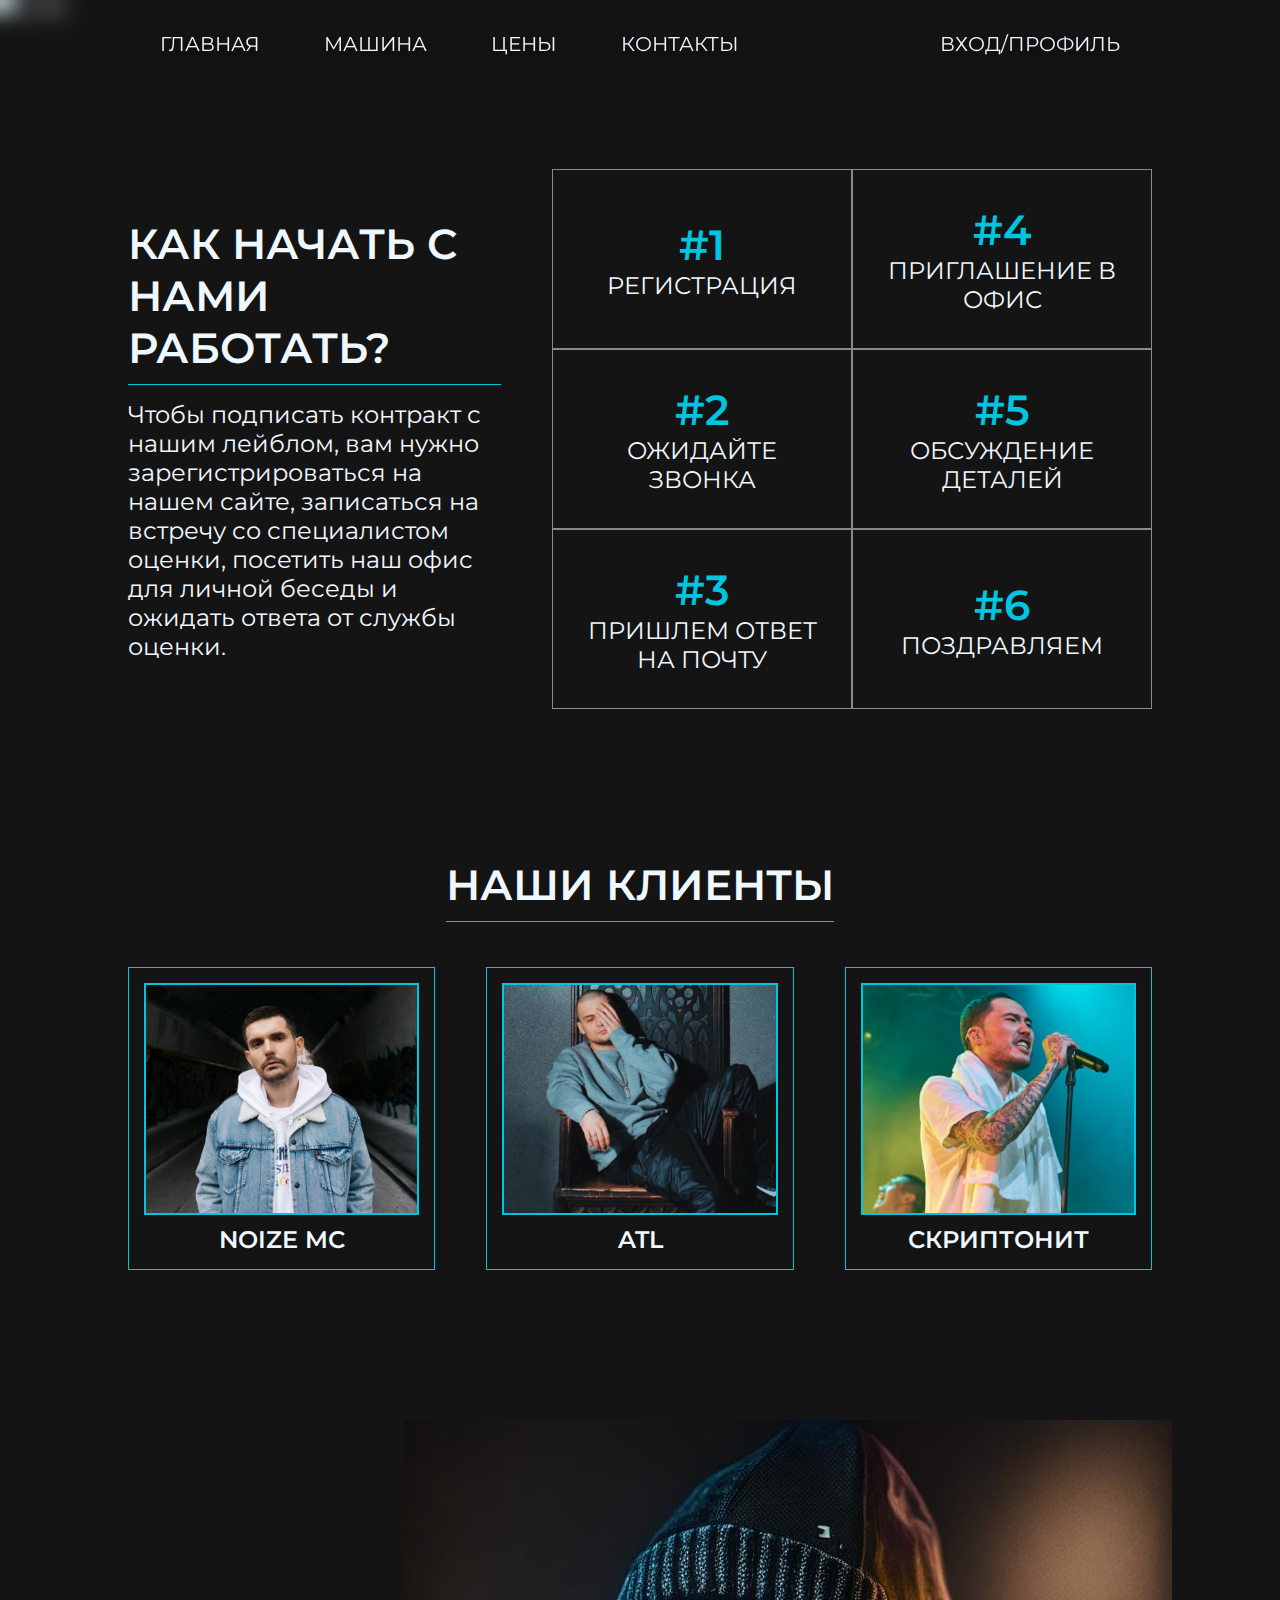
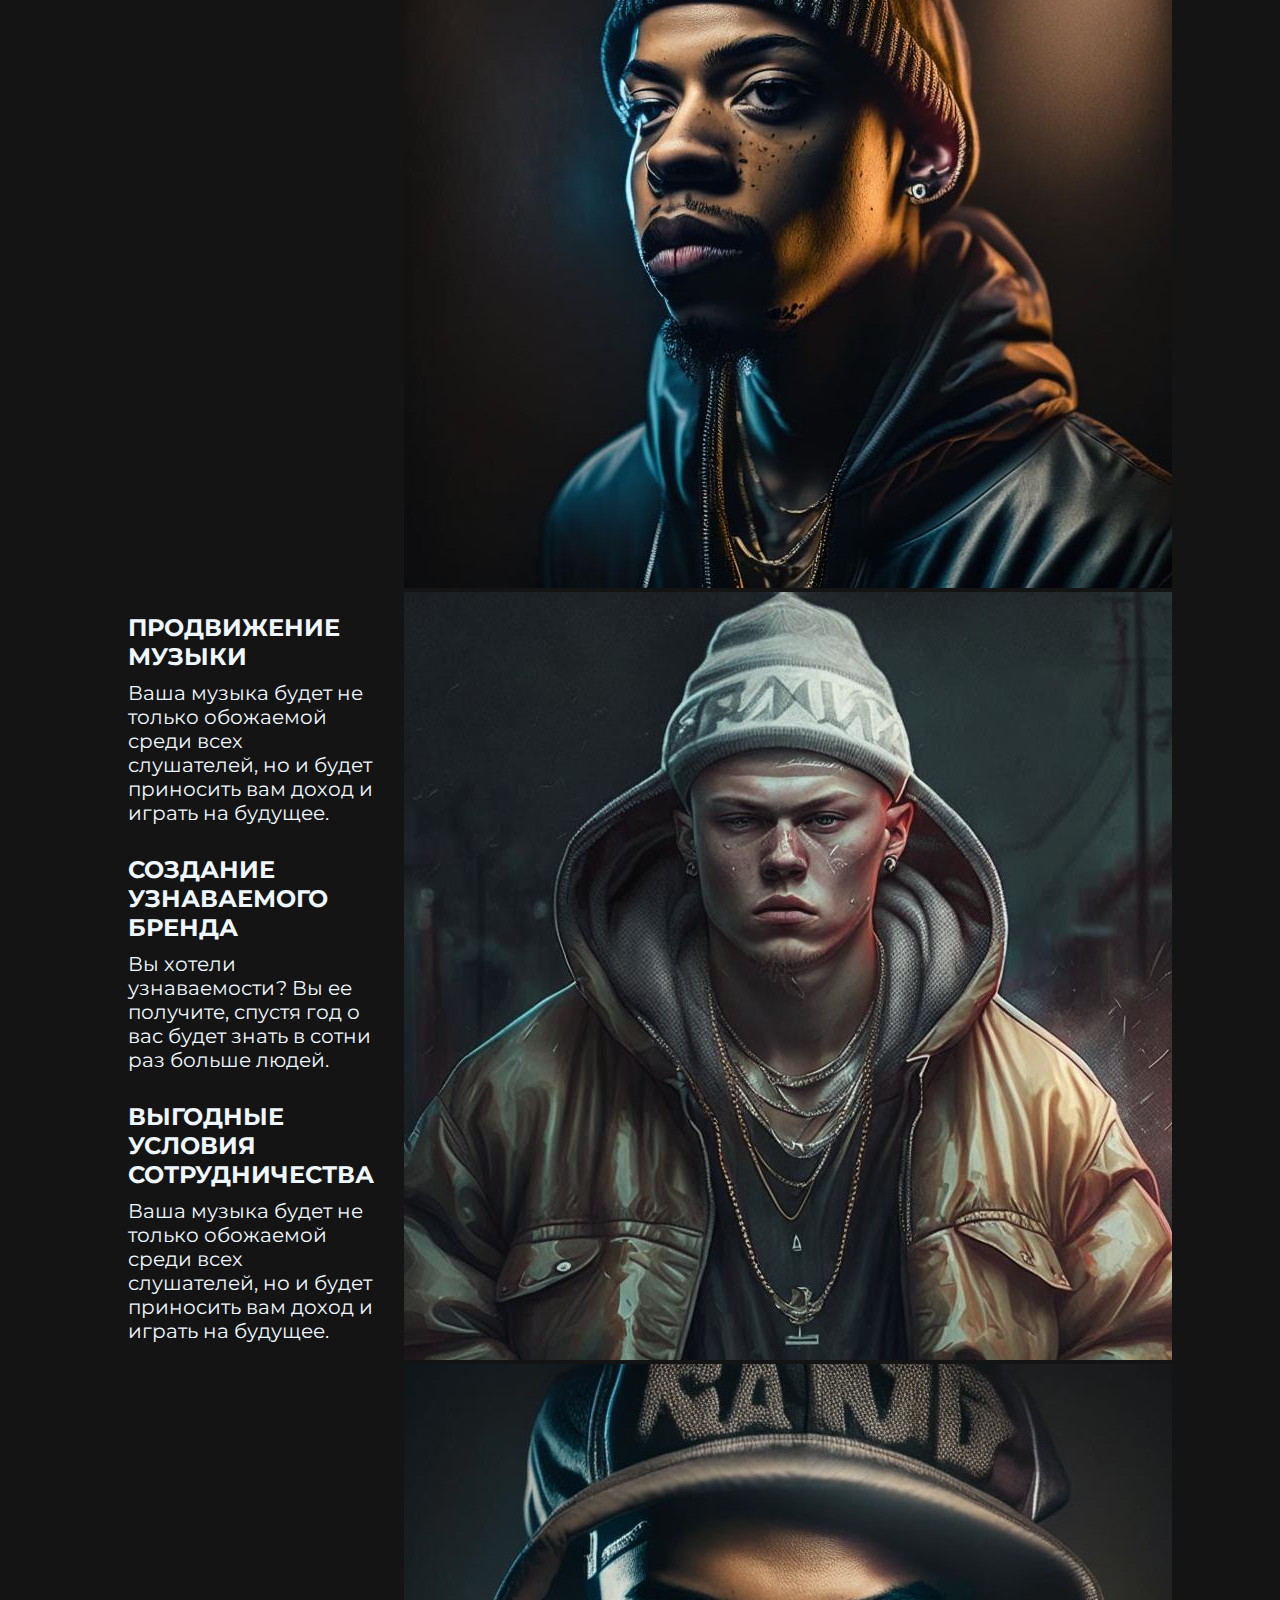
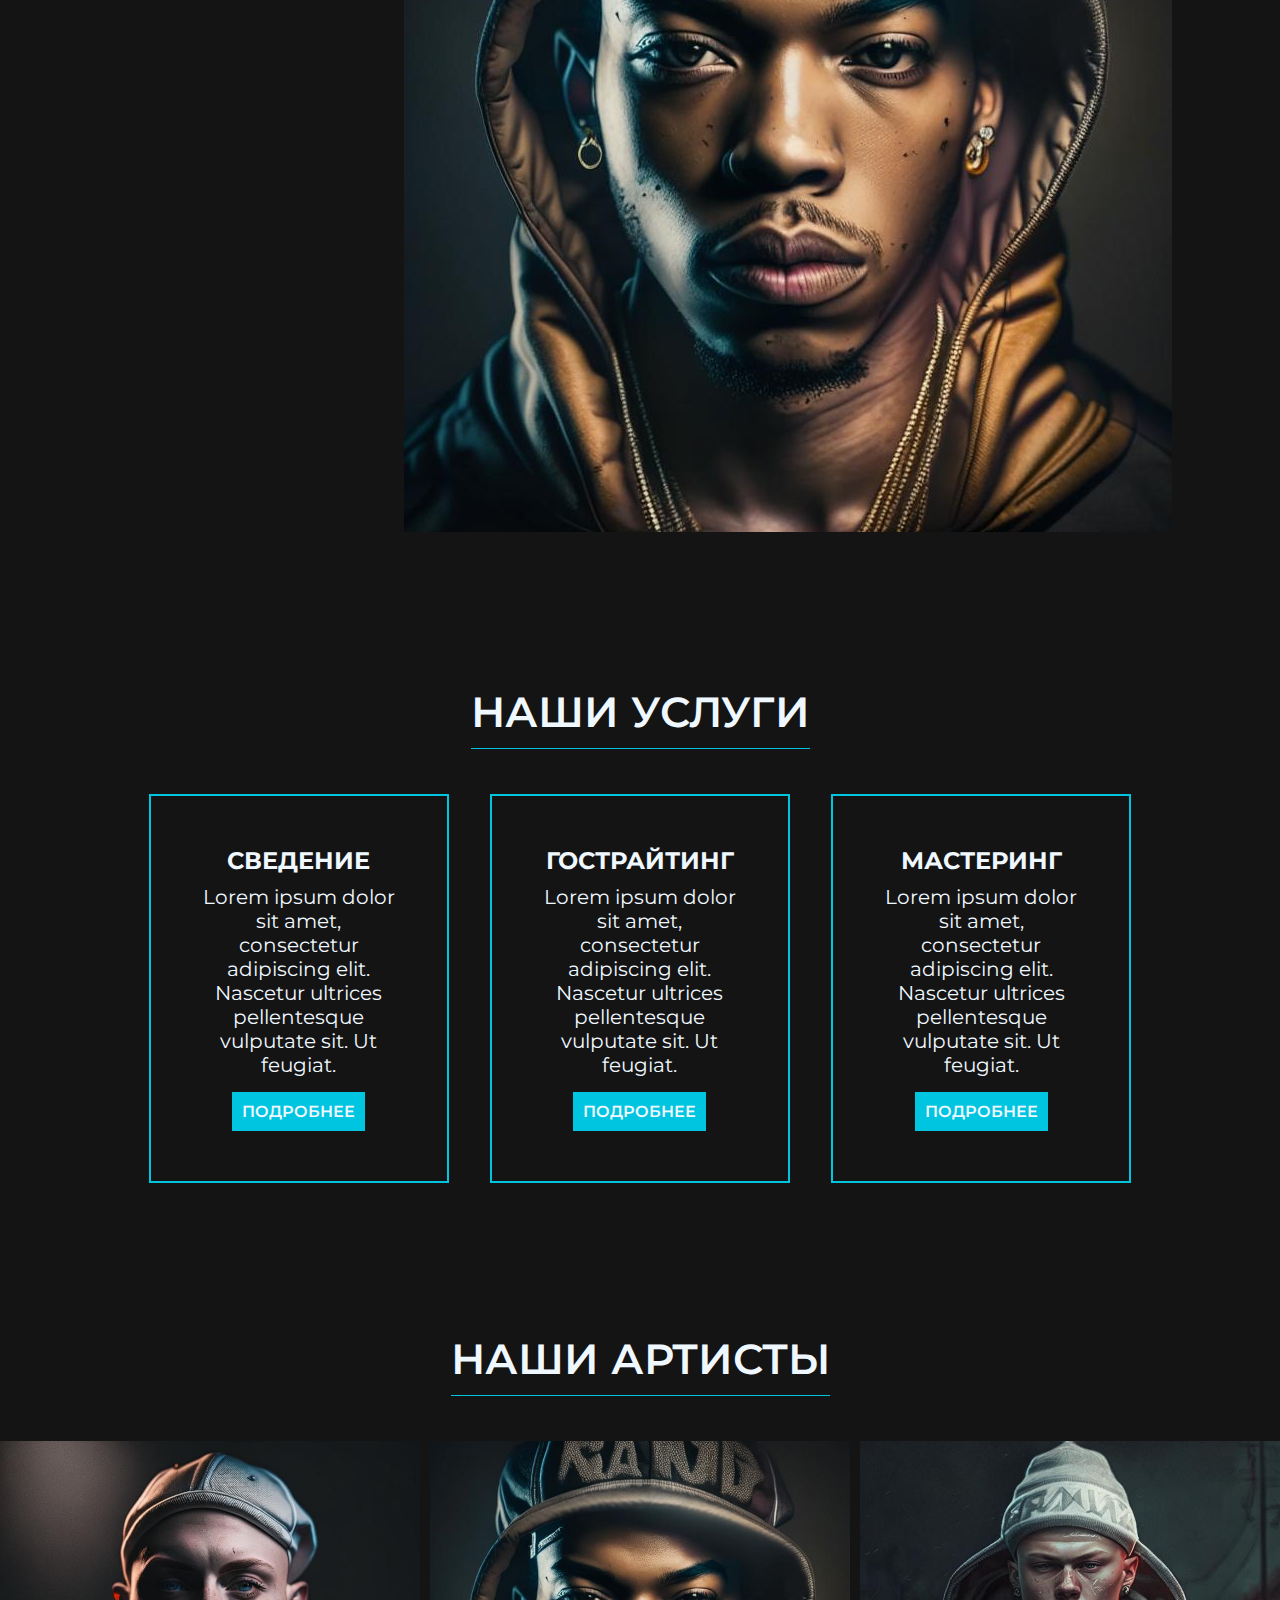
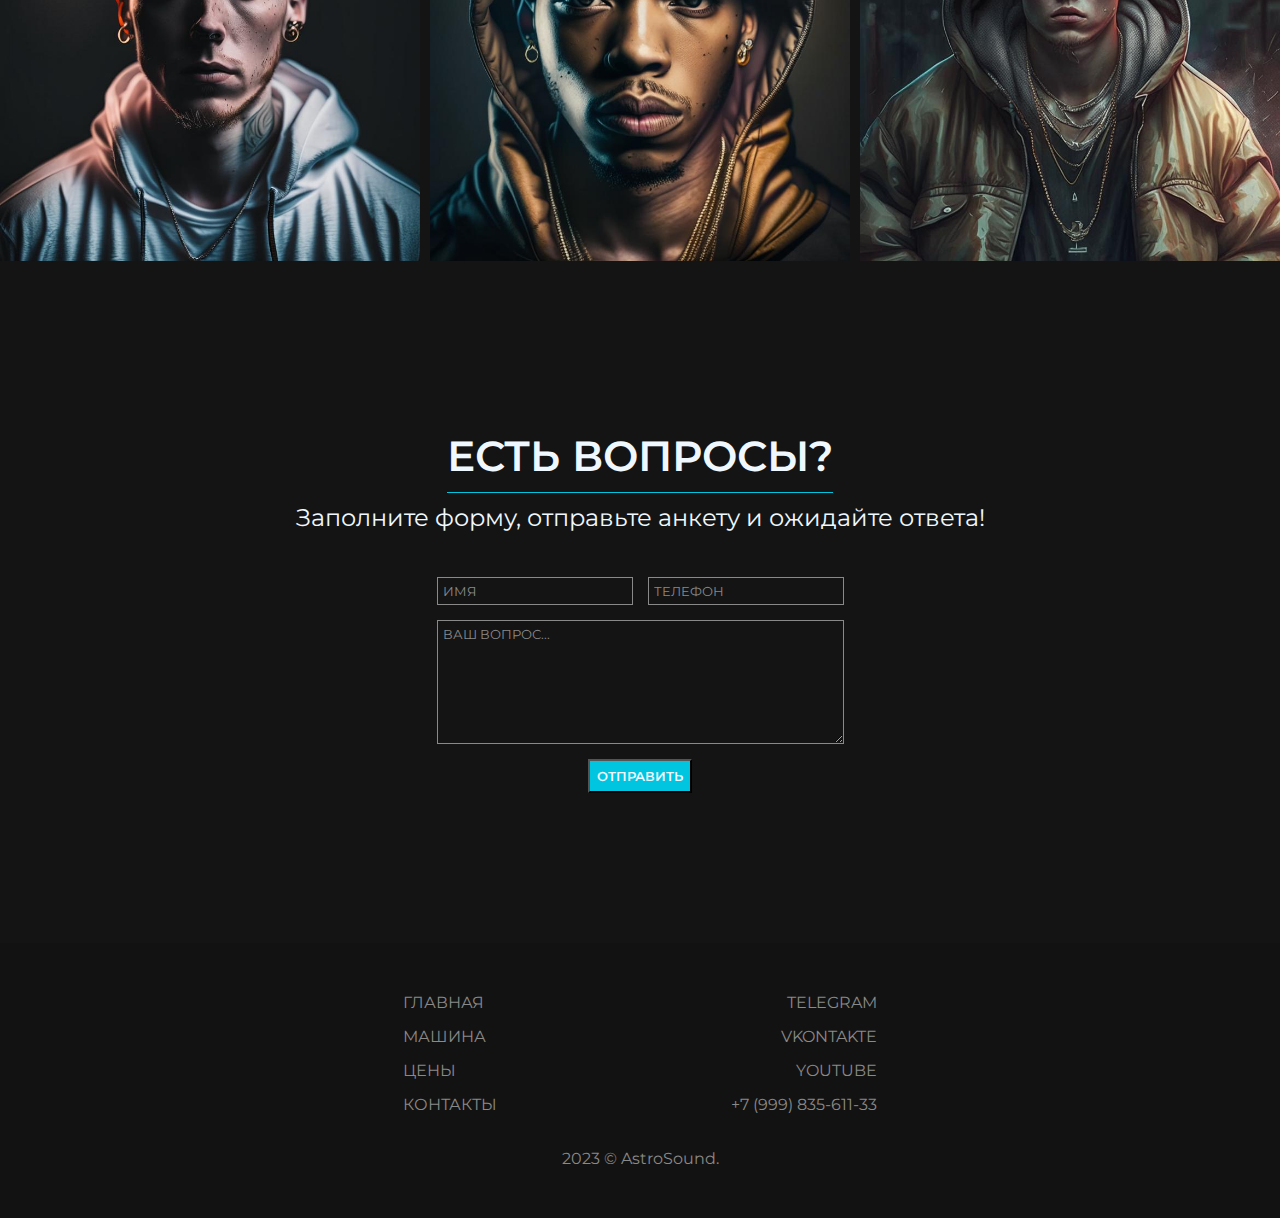
==== index.html @ b56c666b "add" ====
<!DOCTYPE html>
<html lang="ru">
<head>
    <meta charset="UTF-8">
    <meta http-equiv="X-UA-Compatible" content="IE=edge">
    <meta name="viewport" content="width=device-width, initial-scale=1.0">
    <link rel="stylesheet" href="./styles/style.css">
    <link rel="stylesheet" href="./styles/owl.carousel.min.css">
    <link rel="stylesheet" href="./styles/owl.theme.default.min.css">
    <link href="https://cdnjs.cloudflare.com/ajax/libs/fotorama/4.6.4/fotorama.css" rel="stylesheet">
    <script defer src="https://ajax.googleapis.com/ajax/libs/jquery/1.11.1/jquery.min.js"></script>
    <script defer src="https://cdnjs.cloudflare.com/ajax/libs/fotorama/4.6.4/fotorama.js"></script>
    <script defer src="./scripts/owl.carousel.min.js"></script>
    <script defer src="./scripts/script.js"></script>

    <title>AstroSound</title>
</head>
<body>
    <header class="header">

        <div class="main-container">

            <div class="default-menu">

                <ul class="header-list">
                    <li class="header-unit"><a href="">ГЛАВНАЯ</a></li>
                    <li class="header-unit"><a href="">МАШИНА</a></li>
                    <li class="header-unit"><a href="">ЦЕНЫ</a></li>
                    <li class="header-unit"><a href="">КОНТАКТЫ</a></li>
                </ul>

                <ul class="header-list">
                    <li class="header-unit"><a href="">ВХОД</a>/<a href="">ПРОФИЛЬ</a></li>
                </ul>

            </div>

        </div>

    </header>

    <main class="main">

        <article class="article ">

            <div class="home">
                <img src="./img/header_bcg.png" alt="studio" class="bcg-img">
            </div>

        </article>

        <article class="article">

            <div class="main-container">
                
                <div class="container">

                    <div class="start-work">
                        <h2 class="article-h">КАК НАЧАТЬ С НАМИ РАБОТАТЬ?</h2>
                        <p class="article-p">
                            Чтобы подписать контракт с нашим лейблом, 
                            вам нужно зарегистрироваться на нашем сайте, 
                            записаться на встречу со специалистом оценки, 
                            посетить наш офис для личной беседы и ожидать 
                            ответа от службы оценки.
                        </p>
                    </div>
    
                    <div class="table">
                        <div class="column">

                            <div class="cell">
                                <h2 class="h2">#1</h2>
                                <p class="article-p">РЕГИСТРАЦИЯ</p>
                            </div>
                            <div class="cell">
                                <h2 class="h2">#2</h2>
                                <p class="article-p">ОЖИДАЙТЕ ЗВОНКА</p>
                            </div>
                            <div class="cell">
                                <h2 class="h2">#3</h2>
                                <p class="article-p">ПРИШЛЕМ ОТВЕТ НА ПОЧТУ</p>
                            </div>

                        </div>
                        <div class="column">

                            <div class="cell">
                                <h2 class="h2">#4</h2>
                                <p class="article-p">ПРИГЛАШЕНИЕ В ОФИС</p>
                            </div>
                            <div class="cell">
                                <h2 class="h2">#5</h2>
                                <p class="article-p">ОБСУЖДЕНИЕ ДЕТАЛЕЙ</p>
                            </div>
                            <div class="cell">
                                <h2 class="h2">#6</h2>
                                <p class="article-p">ПОЗДРАВЛЯЕМ</p>
                            </div>

                        </div>
                    </div>

                </div>

            </div>

        </article>

        <article class="article">

            
            <div class="main-container">
                
                <h2 class="article-h service-h">НАШИ КЛИЕНТЫ</h2>

                <div class="artist-cont">
                    
                    <div class="artist">
                        <img class="img_artist" src="./img/noize-mc.png" alt="Noize MC">
                        <p class="article-p artist-p">NOIZE MC</p>
                    </div>
                    <div class="artist">
                        <img class="img_artist" src="./img/atl.png" alt="Noize MC">
                        <p class="article-p artist-p">ATL</p>
                    </div>
                    <div class="artist">
                        <img class="img_artist" src="./img/scrip.png" alt="Scryptonite">
                        <p class="article-p artist-p">СКРИПТОНИТ</p>
                    </div>

                </div>

            </div>

        </article>

        <article class="article">

            <div class="main-container">

                <div class="container">

                    <div class="reason_wrapper">

                        <div class="reason">

                            <h2 class="reason-h">ПРОДВИЖЕНИЕ МУЗЫКИ</h2>
                            <p class="reason-p">
                                Ваша музыка будет не только обожаемой среди 
                                всех слушателей, но и будет приносить вам доход 
                                и играть на будущее.
                            </p>

                        </div>

                        <div class="reason">

                            <h2 class="reason-h">СОЗДАНИЕ УЗНАВАЕМОГО БРЕНДА</h2>
                            <p class="reason-p">
                                Вы хотели узнаваемости? Вы ее получите, спустя год 
                                о вас будет знать в сотни раз больше людей.
                            </p>

                        </div>

                        <div class="reason">

                            <h2 class="reason-h">ВЫГОДНЫЕ УСЛОВИЯ СОТРУДНИЧЕСТВА</h2>
                            <p class="reason-p">
                                Ваша музыка будет не только обожаемой среди 
                                всех слушателей, но и будет приносить вам доход 
                                и играть на будущее.
                            </p>

                        </div>

                    </div>

                    <div class="work-example fotorama" 
                        data-loop="true"
                        data-keyboard="true">

                        <img src="./img/rapper1.png" alt="rapper">
                        <img src="./img/rapper2.png" alt="rapper">
                        <img src="./img/rapper3.png" alt="rapper">

                    </div>

                </div>

            </div>

        </article>

        <article class="article">

            <div class="main-container">

                <h2 class="article-h service-h">НАШИ УСЛУГИ</h2>

                <div class="service-cont">

                    <div class="service_wrapper">

                        <h2 class="service-h">СВЕДЕНИЕ</h2>
                        <p class="service-p">
                            Lorem ipsum dolor sit amet, consectetur adipiscing elit. 
                            Nascetur ultrices pellentesque vulputate sit. Ut feugiat.
                        </p>
                        <a href="" class="service-a">ПОДРОБНЕЕ</a>

                    </div>
                    <div class="service_wrapper">

                        <h2 class="service-h">ГОСТРАЙТИНГ</h2>
                        <p class="service-p">
                            Lorem ipsum dolor sit amet, consectetur adipiscing elit. 
                            Nascetur ultrices pellentesque vulputate sit. Ut feugiat.
                        </p>
                        <a href="" class="service-a">ПОДРОБНЕЕ</a>

                    </div>
                    <div class="service_wrapper">

                        <h2 class="service-h">МАСТЕРИНГ</h2>
                        <p class="service-p">
                            Lorem ipsum dolor sit amet, consectetur adipiscing elit. 
                            Nascetur ultrices pellentesque vulputate sit. Ut feugiat.
                        </p>
                        <a href="" class="service-a">ПОДРОБНЕЕ</a>

                    </div>

                </div>

            </div>

        </article>

        <article class="article">

            <h2 class="article-h service-h">НАШИ АРТИСТЫ</h2>

            <div class="owl-carousel">
                <div class="hero-carousel__slide">
                  <img src="./img/rapper4.png" alt="dyson" >
                </div>
                <div class="hero-carousel__slide">
                  <img src="./img/rapper3.png" alt="" >
                </div>
                <div class="hero-carousel__slide">
                  <img src="./img/rapper2.png" alt="" >
                </div>
                <div class="hero-carousel__slide">
                  <img src="./img/rapper1.png" alt="" >
                </div>
            </div>
            
        </article>

        <article class="article">

            <div class="main-container">

                <h2 class="article-h service-h">ЕСТЬ ВОПРОСЫ?</h2>
                <p class="article-p service-h">Заполните форму, отправьте анкету и ожидайте ответа!</p>

                <form action="" class="text-form">

                    <div class="input-text">
                        <input type="text" id="input-name" class="input-name" placeholder="ИМЯ">
                        <input type="tel" id="input-tel" class="input-tel" placeholder="ТЕЛЕФОН">
                    </div>
                    <textarea name="question" id="input-area" class="input-area" rows="7" placeholder="ВАШ ВОПРОС..."></textarea>
                    <button type="submit" class="submit-button">ОТПРАВИТЬ</button>

                </form>

            </div>

        </article>

    </main>

    <footer class="footer">

        <div class="main-container">

            <div class="footer-cont">

                <div class="navbar">
                    <a href="" class="footer-a">ГЛАВНАЯ</a>
                    <a href="" class="footer-a">МАШИНА</a>
                    <a href="" class="footer-a">ЦЕНЫ</a>
                    <a href="" class="footer-a">КОНТАКТЫ</a>
                </div>
                <div class="contacts">
                    <a href="" class="footer-a">TELEGRAM</a>
                    <a href="" class="footer-a">VKONTAKTE</a>
                    <a href="" class="footer-a">YOUTUBE</a>
                    <p class="footer-a">+7 (999) 835-611-33</p>
                </div>

            </div>

            <p class="footer-p">2023 © AstroSound.</p>

        </div>

    </footer>
</body>
</html>
---- styles/style.css ----
@import url('https://fonts.googleapis.com/css2?family=Montserrat:wght@300;700&display=swap');

* {
    padding: 0;
    margin: 0;
    box-sizing: border-box;
    font-family: 'Montserrat', sans-serif;
    color: aliceblue;
    user-select: none;  
}

::-webkit-input-placeholder {color:#898989;}
::-moz-placeholder          {color:#898989;}/* Firefox 19+ */
:-moz-placeholder           {color:#898989;}/* Firefox 18- */
:-ms-input-placeholder      {color:#898989;}
input[placeholder] {
    color: aliceblue;
    text-overflow:ellipsis;
}
input::-moz-placeholder {
    color: aliceblue;
    text-overflow:ellipsis;
} 
input:-moz-placeholder {
    color: aliceblue;
    text-overflow:ellipsis;
} 
input:-ms-input-placeholder {
    color: aliceblue;
    text-overflow:ellipsis;
}  

.header, .main, .footer, .main-container, .article {
    display: flex;
}

.header, .main, .footer, .article {
    width: 100%;
}

.header {
    justify-content: center;
    font-weight: 400;
    position: fixed;
    z-index: 100;
    top: 0;
    backdrop-filter: blur(10px);
    font-size: 20px;
}

.main, .article, .footer {
    flex-direction: column;
    align-items: center;
}

.main {
    background-color: rgb(20,20,20);
}

.article {
    margin-bottom: 150px;
}

.container {
    display: flex;
    flex-direction: row;
    justify-content: space-between;
    align-items: center;
}

.table {
    margin-left: 5%;
    display: flex;
    flex-flow: row;
}

.article-h {
    display: inline-block;
    font-size: 42px;
    font-weight: 600;
    padding-bottom: 10px;
    margin-bottom: 15px;
    border-bottom: 1px solid #00C5E0;
}

.h2 {
    font-size: 42px;
    font-weight: 600;
    color: #00C5E0;
}

.cell {
    width: 300px;
    height: 180px;
    display: flex;
    flex-direction: column;
    justify-content: center;
    align-items: center;
    padding: 20px;
    border: 1px solid #898989;
    text-align: center;
}

.article-p {
    font-size: 24px;
}

.artist-p {
    margin-top: 10px;
    font-weight: 600;
    color: aliceblue;
}

.default-menu {
    display: flex;
    justify-content: space-between;
}

.header-list {
    display: flex;
    padding: 32px 0px;
    flex-direction: row;
    list-style: none;
    justify-content: space-between;
    margin-bottom: 0rem;
}

.header-unit {
    margin-left: 32px;
    margin-right: 32px;
}

.header-unit a {
    text-shadow: 0 5px 7px rgba(0, 0, 0, 0.6);
}

.header-list a, .nav-burger a, .service-a, .footer-a{
    text-decoration: none;
}

.bcg-img {
    width: 100%;
}

.artist-cont {
    display: flex;
    justify-content: space-between;
    flex-flow: row nowrap;
    margin-top: 35px;
}

.artist {
    width: 30%;
    display: flex;
    flex-flow: column;
    justify-content: center;
    align-items: center;
    padding: 15px;
    border: 1px solid #00C5E0;
}

.img_artist {
    width: 100%;
    border: 2px solid #00C5E0;
}

.customers {
    margin-bottom: 35px;
}

.home {
    width: 100%;
}

.start-work {
    width: 40%;
}

.main-container {
    width: 80%;
    /* max-width: 1200px; */
    flex-direction: column;
}

.reason_wrapper {
    display: flex;
    flex-direction: column;
    justify-content: space-between;
    margin-right: 30px;
}

.reason:not(:last-child) {
    margin-bottom: 30px;
}

.reason-h, .service-h {
    margin-bottom: 10px;
}

.reason-p, .service-p {
    font-size: 20px;
}

/* .fotorama {
    padding: 15px;
    border: 2px solid #00C5E0;
} */

.service-h, .service-a, .service-p {
    align-self: center;
}

.service-p {
    margin-bottom: 15px;
}

.service_wrapper{
    display: flex;
    flex-direction: column;
    align-items: center;
    justify-content: space-between;
    max-width: 300px;
    padding: 50px;
    margin-top: 35px;
    text-align: center;
    border: 2px solid #00C5E0;

}


.service-a {
    padding: 10px;
    background-color: #00C5E0;
    font-weight: 600;
}

.service-cont {
    display: flex;
    justify-content: space-around;
    flex-direction: row;
}

.owl-carousel {
    margin-top: 35px;
}

.text-form {
    display: flex;
    flex-direction: column;
    align-items: center;
    align-self: center;
    margin-top: 35px;
}

.submit-button {
    background-color: #00C5E0;
    padding: 7px;
    margin-top: 15px;
    font-weight: 600;
}

.input-area {
    width: 100%;
    border-radius: 0%;
}

.input-text {
    display: flex;
    justify-content: space-between;
}

.input-name, .input-tel, .input-area {
    padding: 5px;
    background-color:  rgb(20,20,20);
    border: 1px solid #898989;
}

.input-name:hover, .input-tel:hover, .input-area:hover{
    border-color: #00C5E0;
}

.input-name:focus, .input-area:focus, .input-tel:focus {
    outline-color: #00C5E0;
    border-color: #00C5E0;
    outline-style: solid;
}

.input-name, .input-tel {
    margin-bottom: 15px;
}

.input-name {
    margin-right: 15px;
}

.footer {
    background-color: rgb(19, 18, 18);
    padding: 50px;
}

.footer-cont {
    display: flex;
    justify-content: space-evenly;
}

.navbar, .contacts {
    display: flex;
    flex-direction: column;
    justify-content: space-evenly;
}

.contacts {
    text-align: right;
}

.footer-a {
    color: #898989;
}

.footer-a:not(:last-child) {
    margin-bottom: 15px;
}

.footer-p {
    color: #898989;
    margin-top: 35px;
    text-align: center;
}
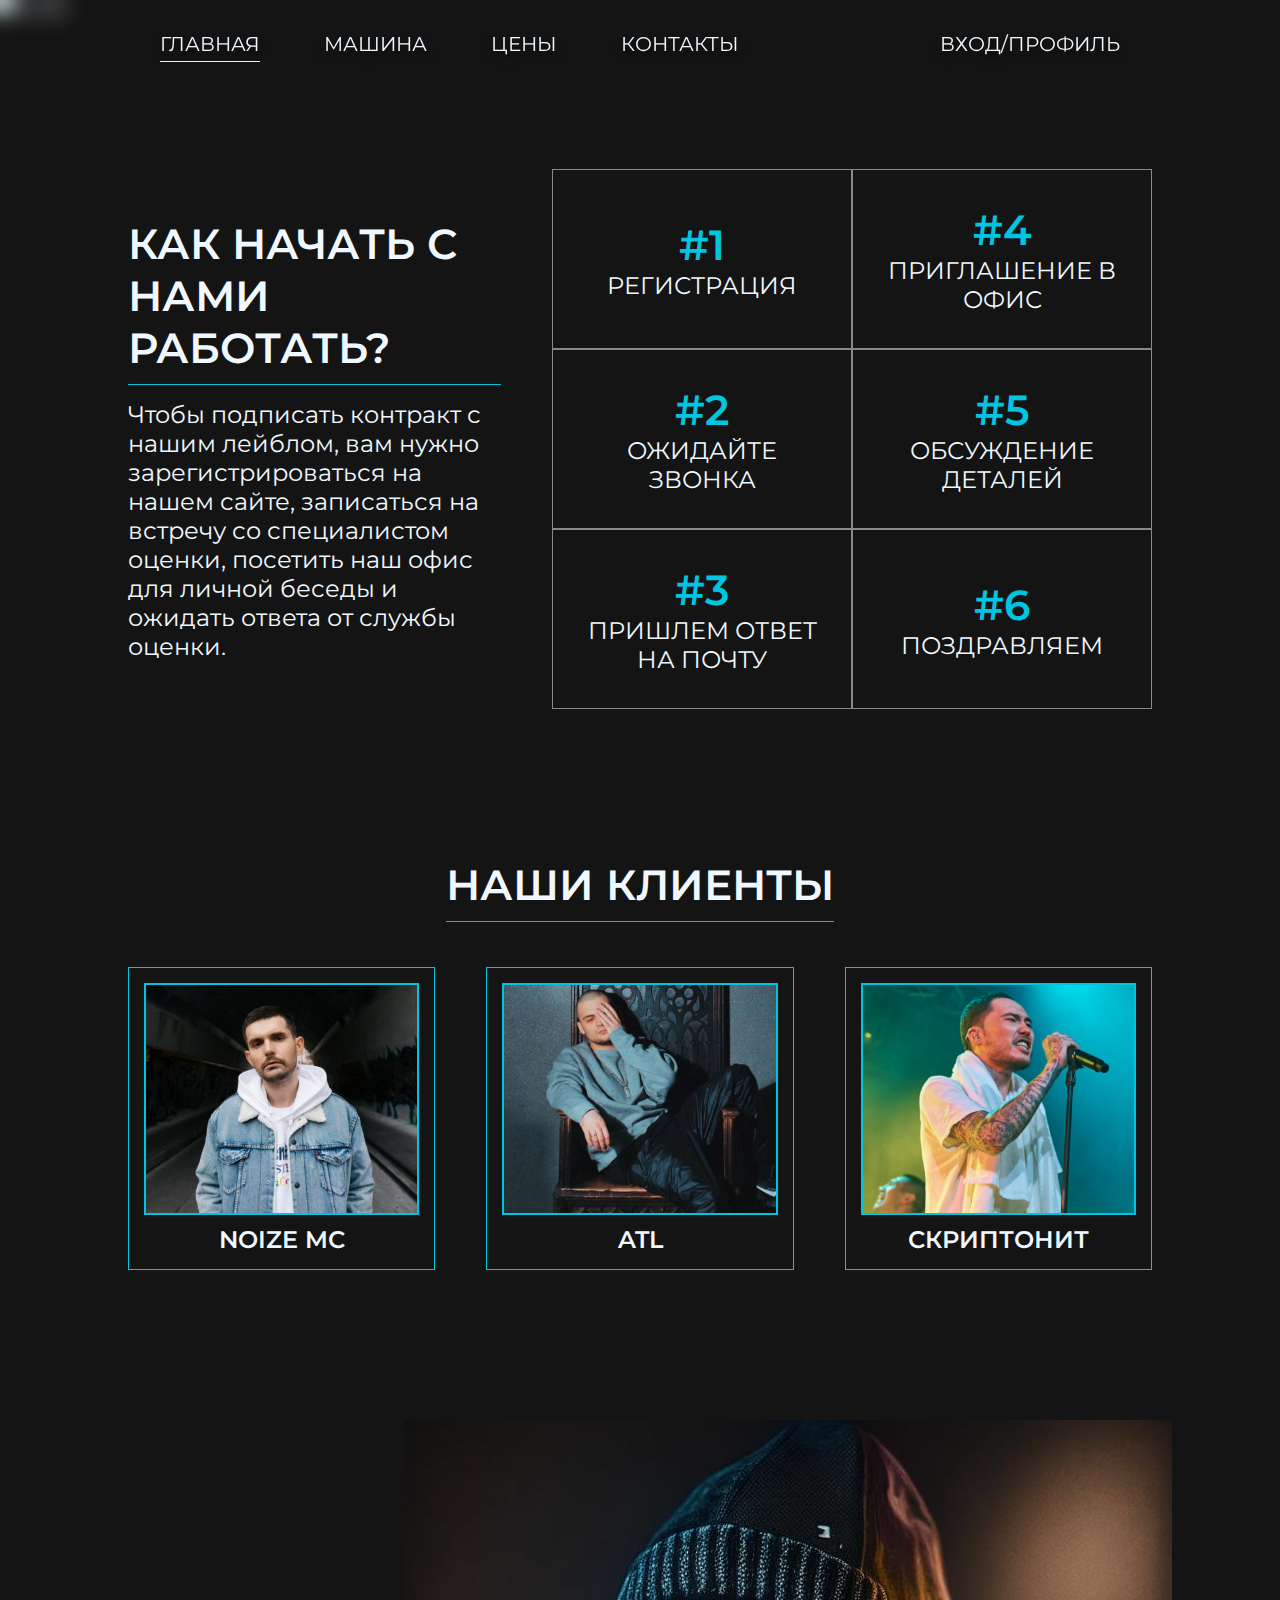
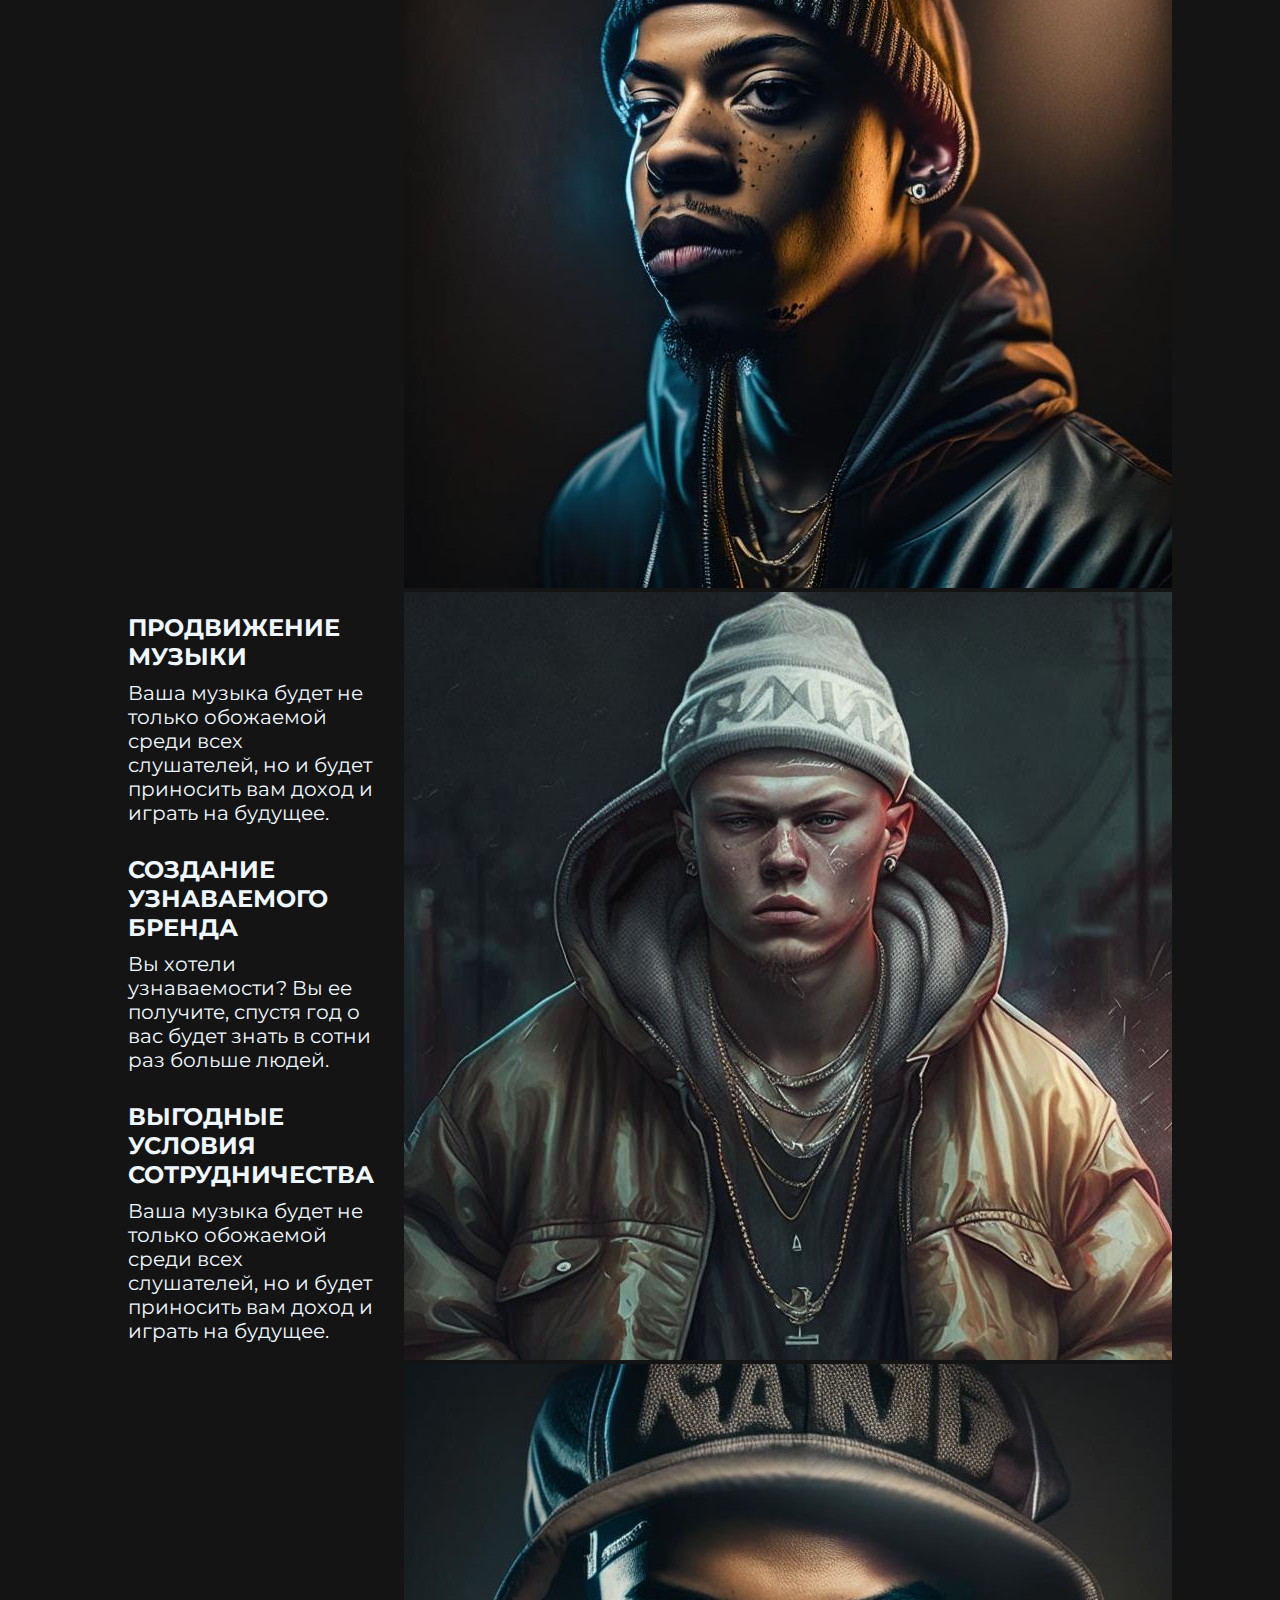
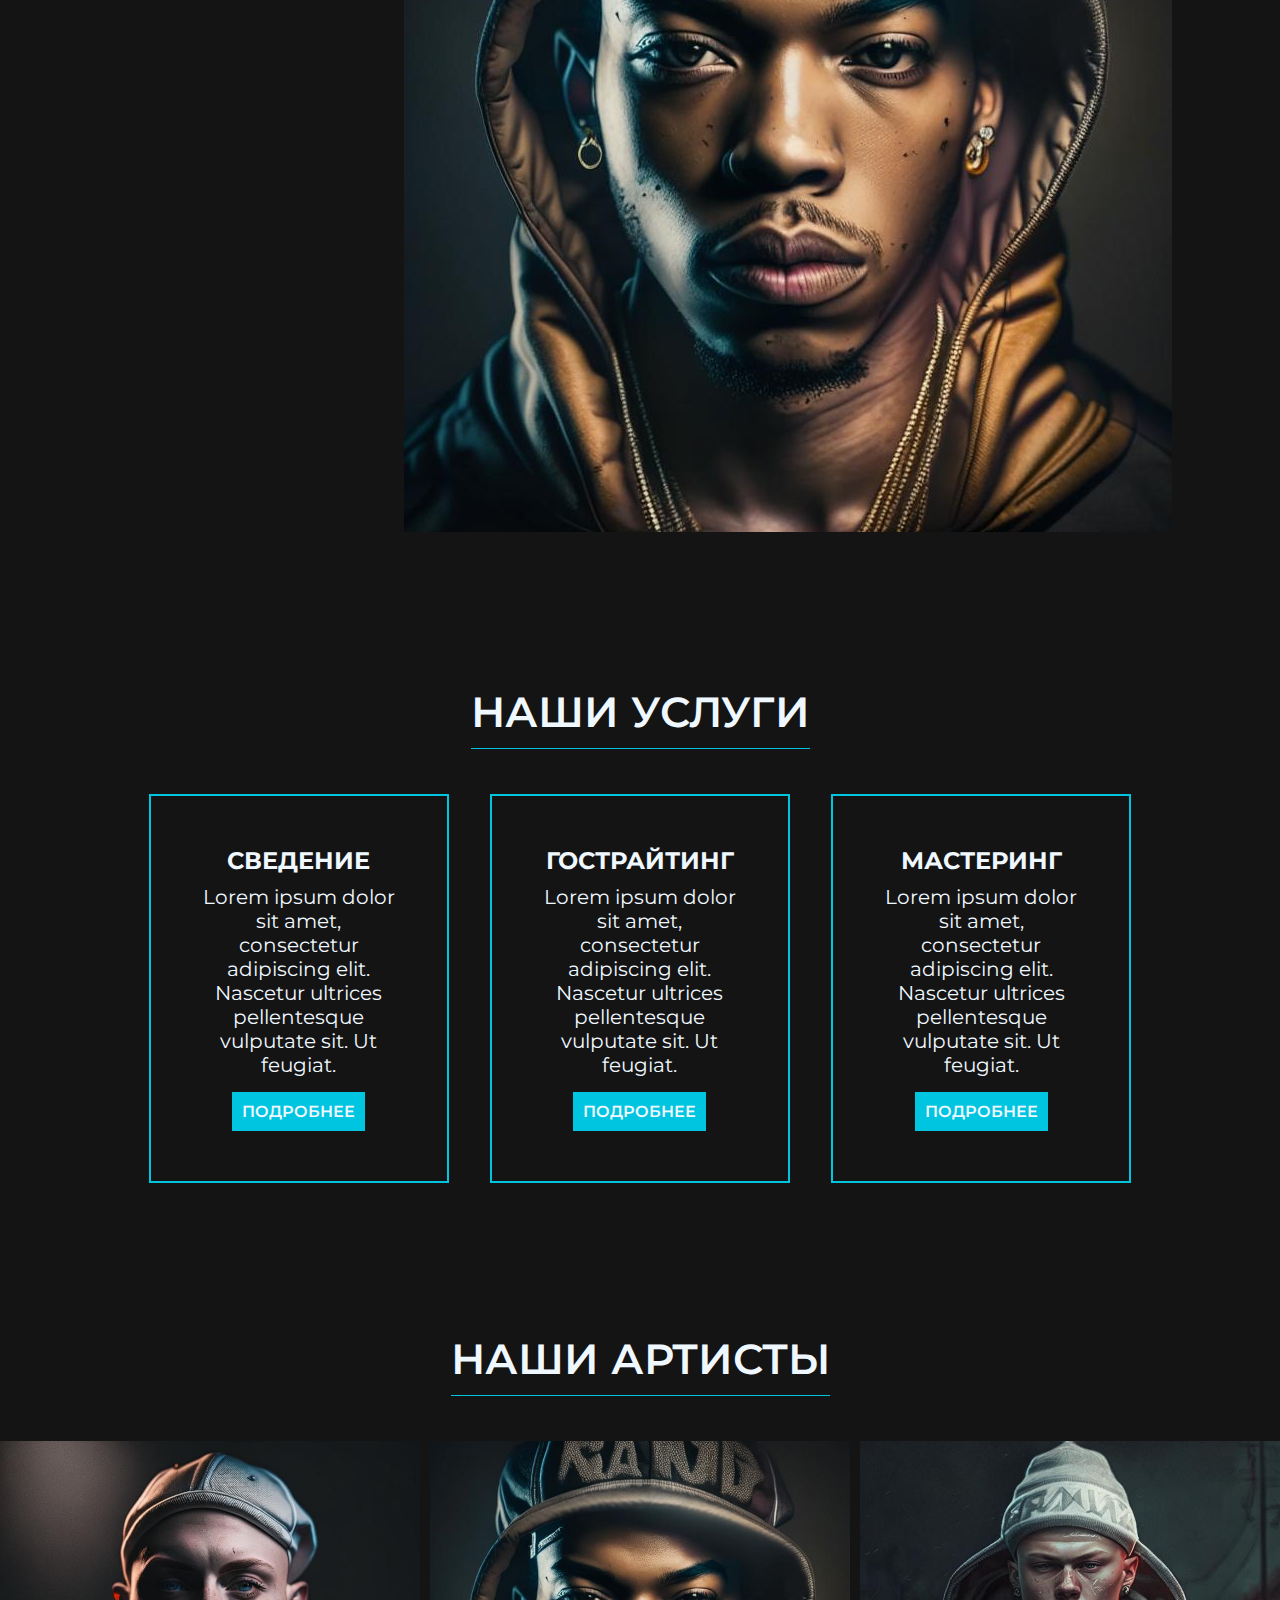
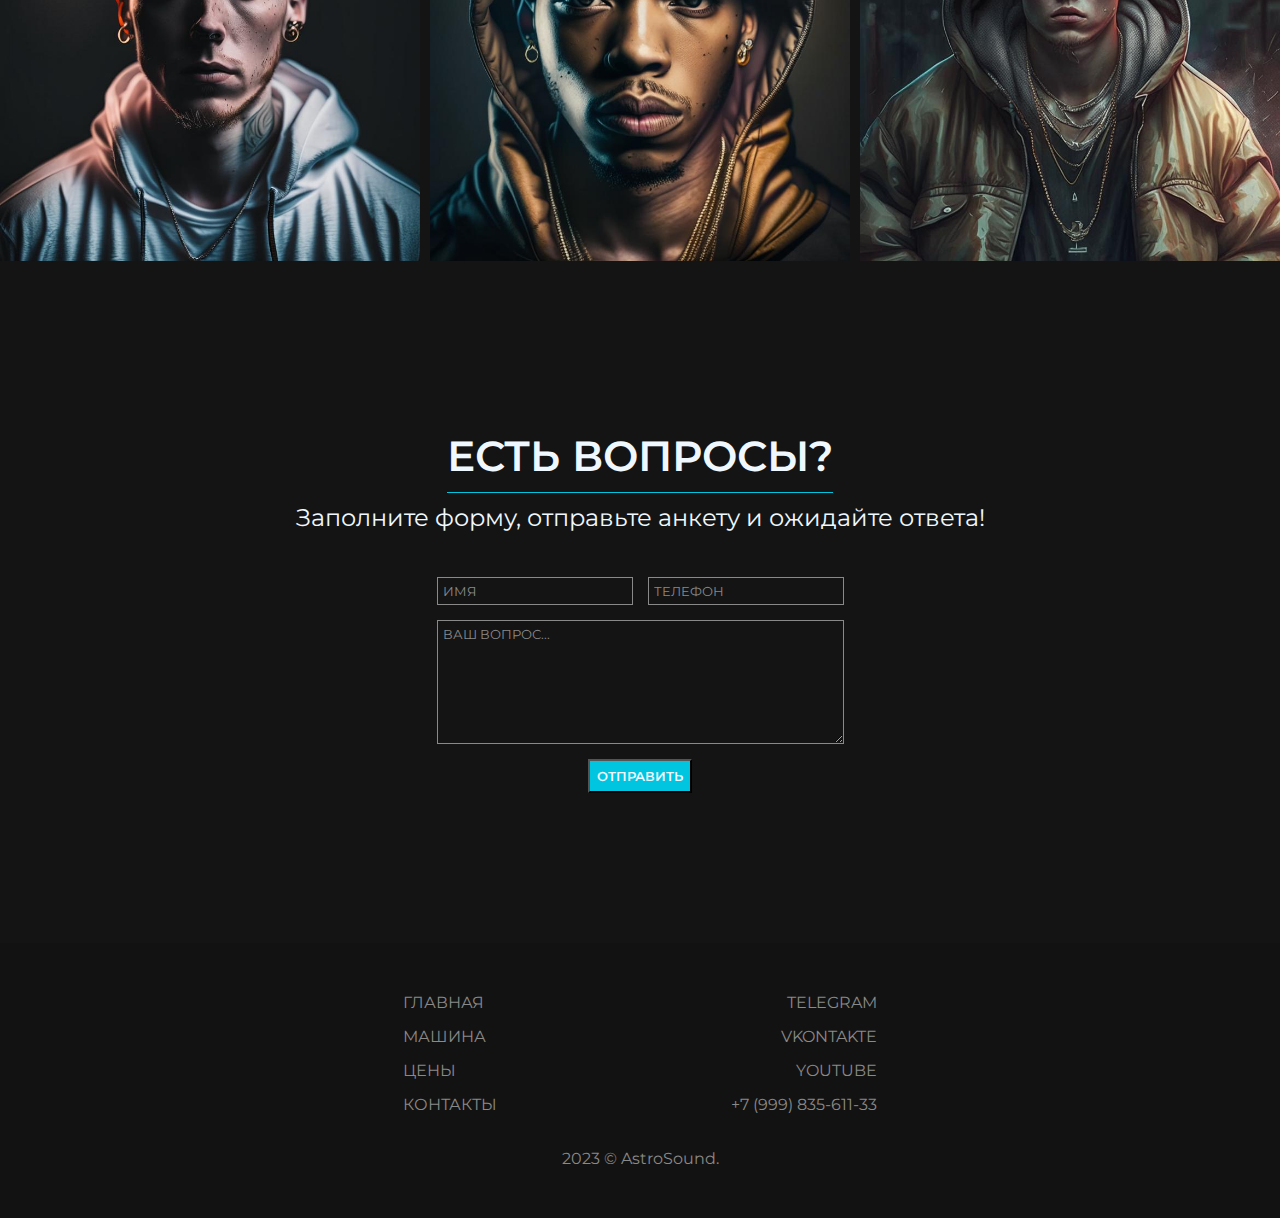
==== commit 8aad99ab: "adding" ====
--- a/index.html
+++ b/index.html
@@ -23,10 +23,10 @@
             <div class="default-menu">
 
                 <ul class="header-list">
-                    <li class="header-unit"><a href="">ГЛАВНАЯ</a></li>
+                    <li class="header-unit active-a"><a href="">ГЛАВНАЯ</a></li>
                     <li class="header-unit"><a href="">МАШИНА</a></li>
-                    <li class="header-unit"><a href="">ЦЕНЫ</a></li>
-                    <li class="header-unit"><a href="">КОНТАКТЫ</a></li>
+                    <li class="header-unit"><a href="prices.html">ЦЕНЫ</a></li>
+                    <li class="header-unit"><a href="contacts.html">КОНТАКТЫ</a></li>
                 </ul>
 
                 <ul class="header-list">
@@ -66,7 +66,7 @@
                         </p>
                     </div>
     
-                    <div class="table">
+                    <div class="table-article">
                         <div class="column">
 
                             <div class="cell">
@@ -290,10 +290,10 @@
             <div class="footer-cont">
 
                 <div class="navbar">
-                    <a href="" class="footer-a">ГЛАВНАЯ</a>
-                    <a href="" class="footer-a">МАШИНА</a>
-                    <a href="" class="footer-a">ЦЕНЫ</a>
-                    <a href="" class="footer-a">КОНТАКТЫ</a>
+                    <a href="#" class="footer-a">ГЛАВНАЯ</a>
+                    <a href="#" class="footer-a">МАШИНА</a>
+                    <a href="prices.html" class="footer-a">ЦЕНЫ</a>
+                    <a href="contacts.html" class="footer-a">КОНТАКТЫ</a>
                 </div>
                 <div class="contacts">
                     <a href="" class="footer-a">TELEGRAM</a>
--- a/styles/style.css
+++ b/styles/style.css
@@ -68,7 +68,7 @@
     align-items: center;
 }
 
-.table {
+.table-article {
     margin-left: 5%;
     display: flex;
     flex-flow: row;
@@ -134,7 +134,7 @@
     text-shadow: 0 5px 7px rgba(0, 0, 0, 0.6);
 }
 
-.header-list a, .nav-burger a, .service-a, .footer-a{
+.header-list a, .nav-burger a, .service-a, .footer-a, a{
     text-decoration: none;
 }
 
@@ -325,4 +325,130 @@
     color: #898989;
     margin-top: 35px;
     text-align: center;
+}
+
+.start_article {
+    margin-top: 150px;
+}
+
+.contact-info {
+    display: flex;
+    max-width: 40%;
+    flex-direction: column;
+    margin-left: 15px;
+    justify-content: space-between;
+}
+
+.info_wrapper {
+    display: flex;
+    flex-direction: row;
+    justify-content: space-evenly;
+    align-items: center;
+}
+
+.info {
+    display: flex;
+    flex-direction: row;
+    align-items: center;
+
+}
+
+.info:not(:last-child) {
+    margin-bottom: 20px;
+}
+
+.info-h {
+    margin-bottom: 25px;
+}
+
+.icon {
+    height: 40px;
+    margin-right: 10px;
+}
+
+.map {
+    border: 5px solid #00C5E0;
+}
+
+.active-a {
+    border-bottom: 1px solid aliceblue;
+    padding-bottom: 5px;
+}
+
+/* .table {
+    border: 1px solid #898989;
+} */
+thead .table-stroke .table-cell {
+    border-bottom: 1px solid #898989;
+}
+
+.table-stroke:not(:last-child) .table-cell {
+    border-bottom: 1px solid #898989;
+}
+.table-stroke:hover .table-cell {
+    background: #00C5E0;
+    transition: 0.3s ease-in;
+}
+
+thead {
+    font-weight: 600;
+}
+
+.table-cell:not(:last-child) {
+    padding: 25px;
+    border-right: 1px solid #898989;
+}
+
+.table .table-cell:not(:first-child) {
+    text-align: center;
+    width: 30%;
+}
+
+.price-line {
+    padding-bottom: 3px;
+    border-bottom: 1px solid aliceblue;
+}
+
+.color-text {
+    color: #00C5E0;
+}
+
+.table-stroke:hover .color-text {
+    color: aliceblue;
+}
+
+.table {
+    margin-bottom: 50px;
+}
+
+.form_wrapper {
+    display: flex;
+    flex-direction: column;
+    justify-content: space-between;
+    margin-bottom: 30px;
+}
+
+.input_wrapper {
+    font-size: 20px;
+    display: flex;
+    flex-direction: column;
+    margin-bottom: 25px;
+}
+
+.checkbox_wrapper {
+    font-size: 24px;
+}
+
+.radios {
+    margin-top: 10px;
+    margin-left: 20px;
+}
+
+.radio_wrapper p {
+    margin-bottom: 5px;
+}
+
+#hours {
+    font-weight: 600;
+    color: rgb(20,20,20);
 }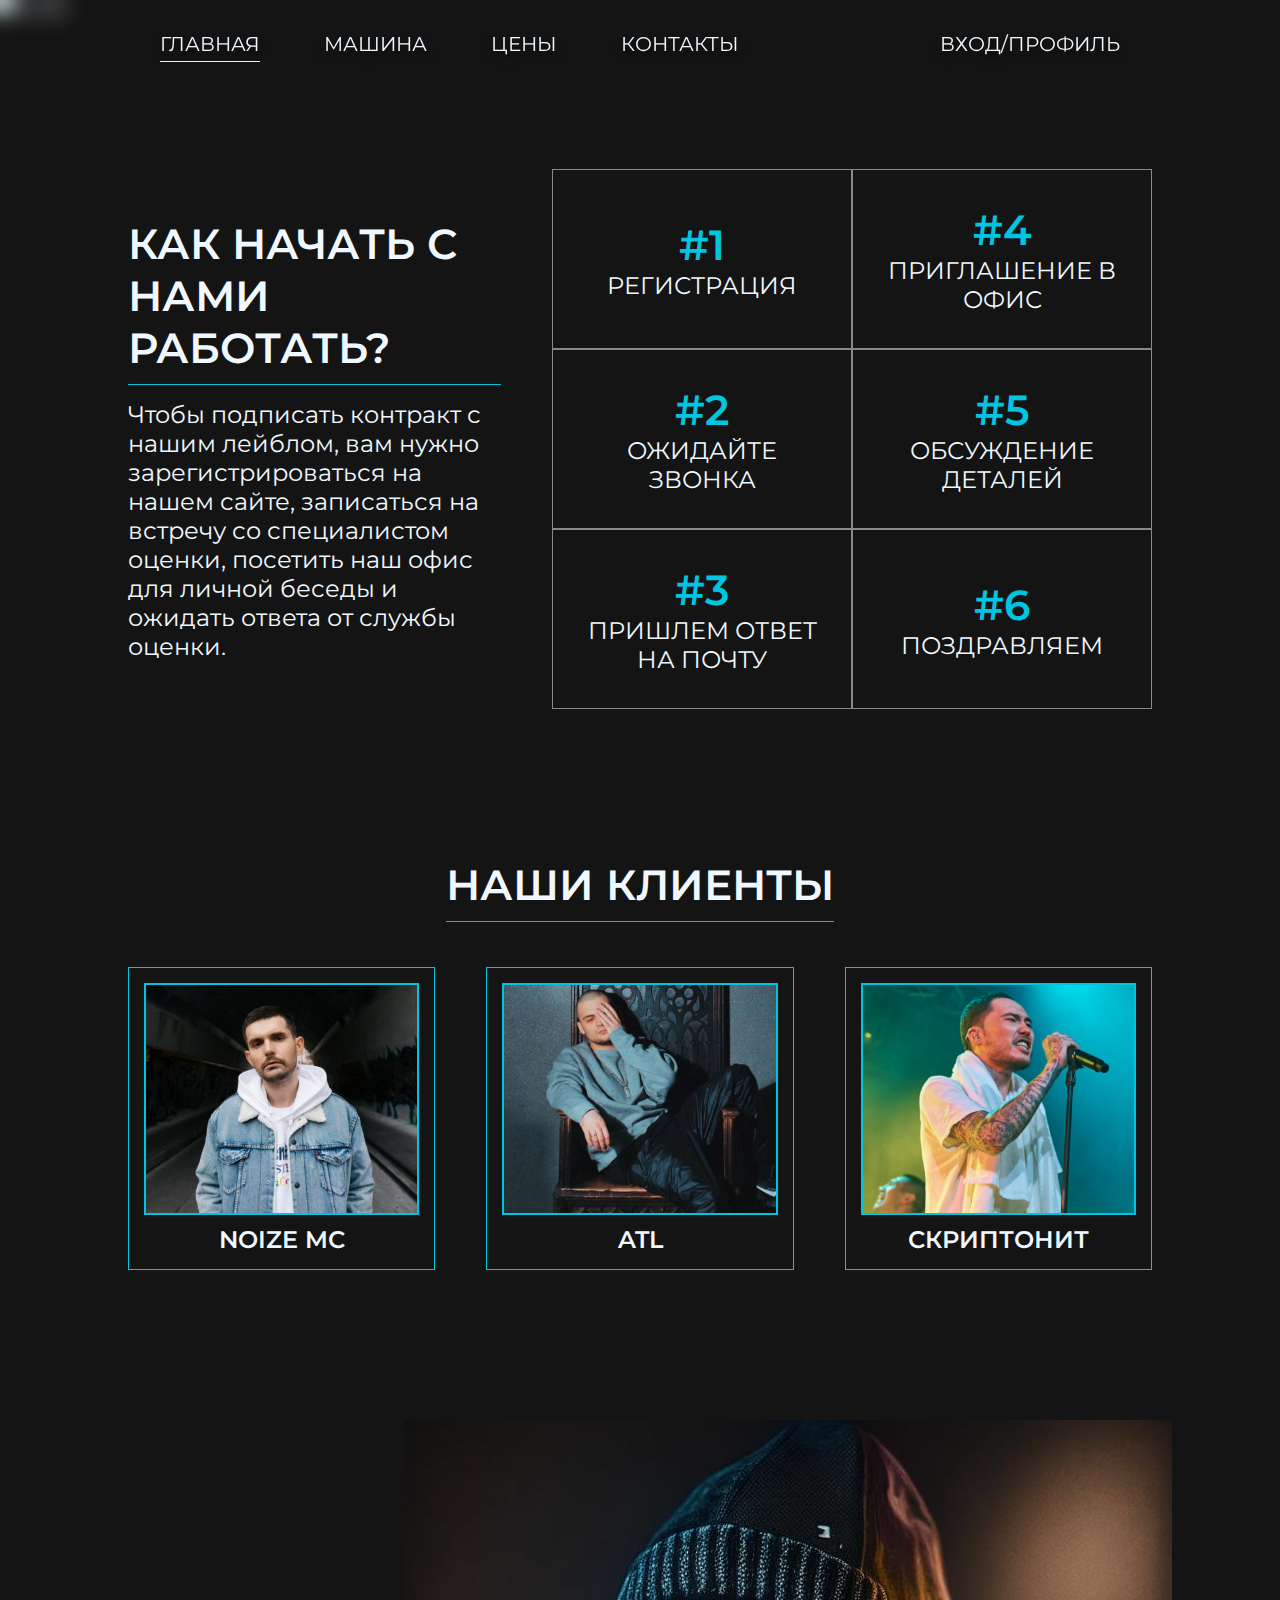
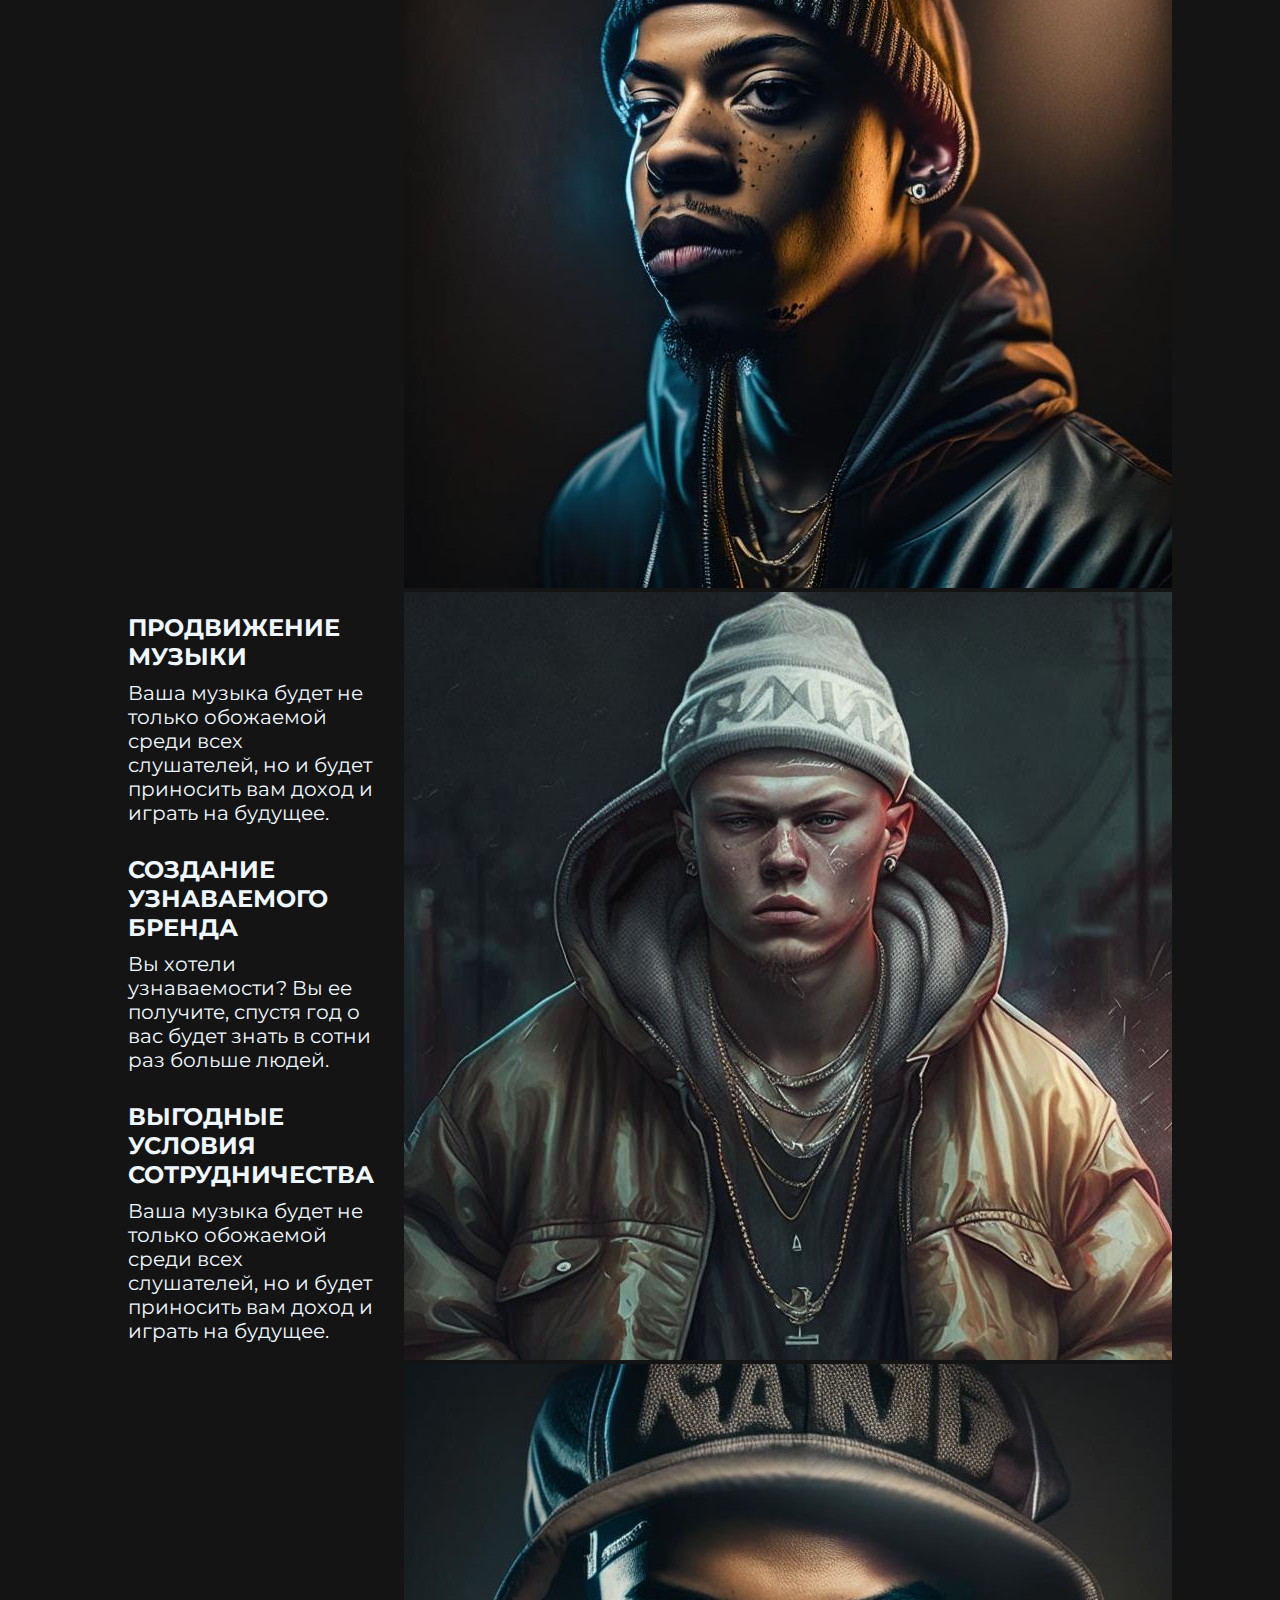
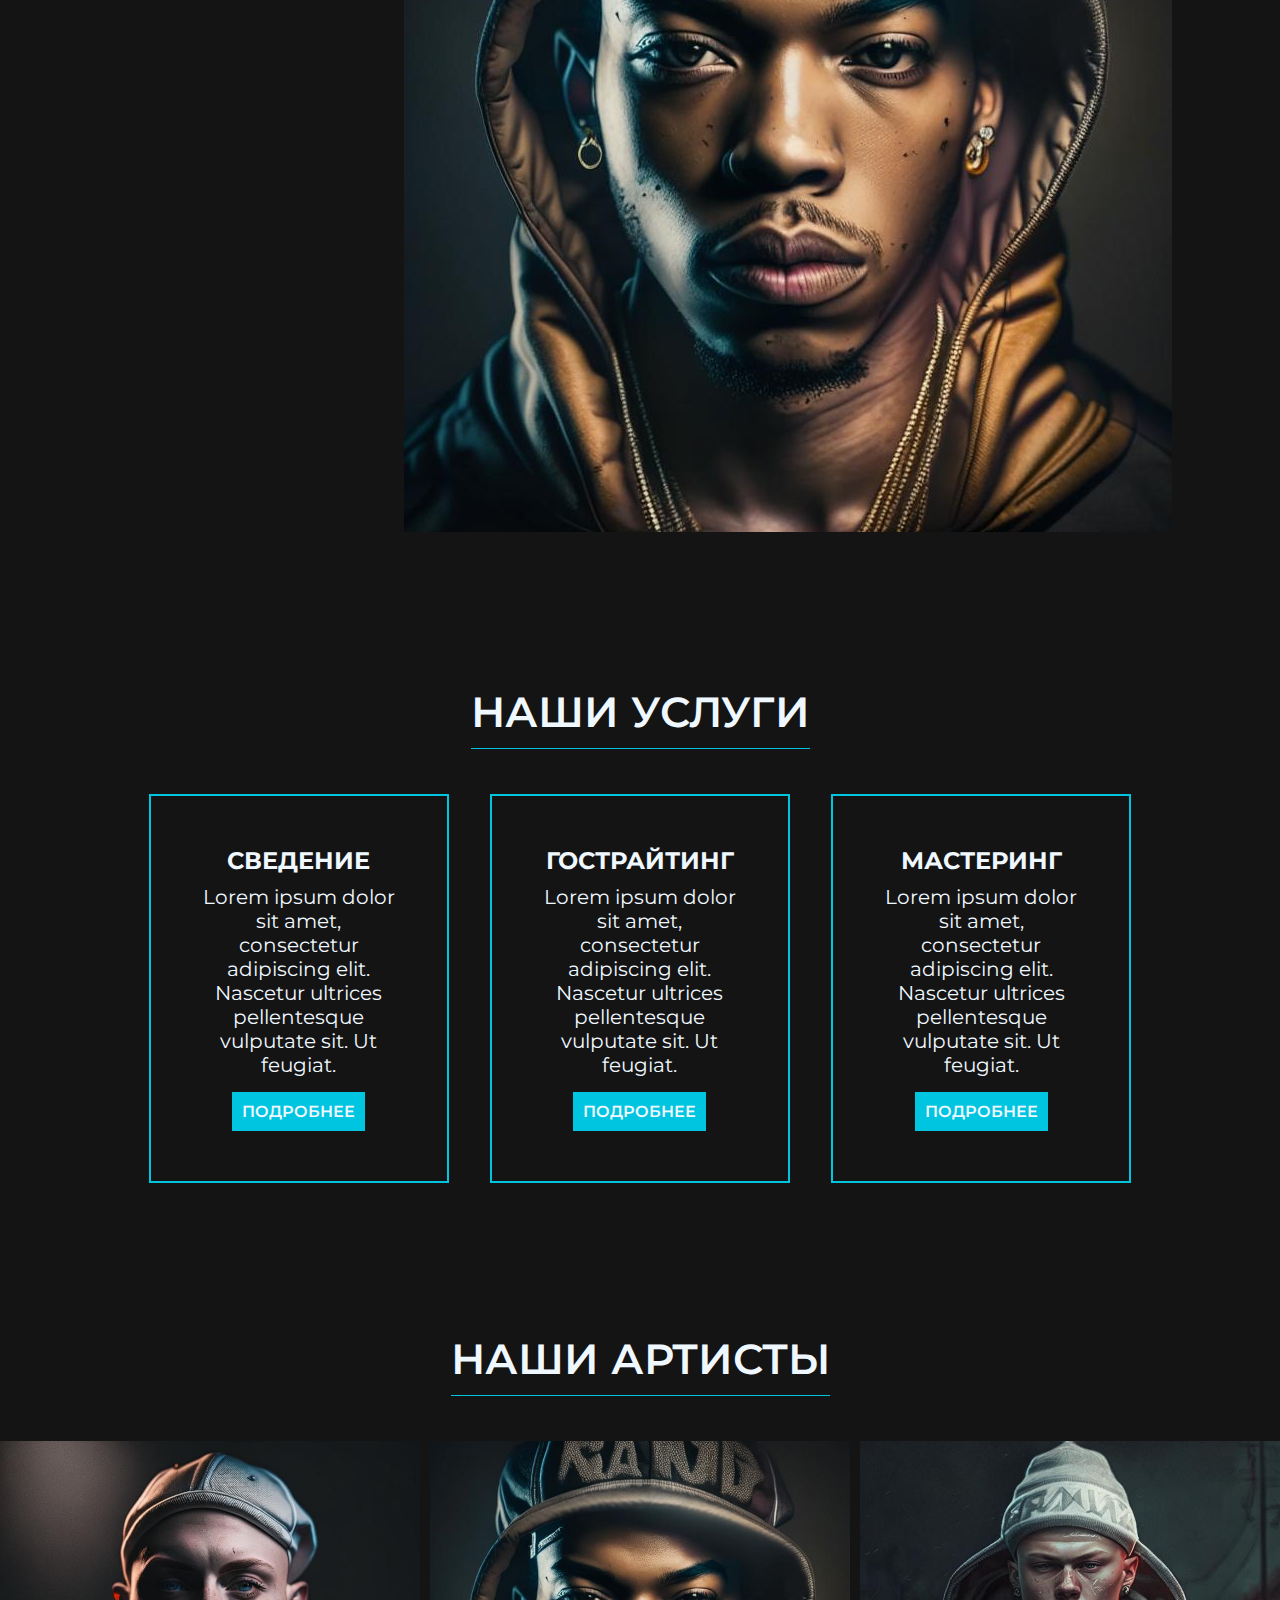
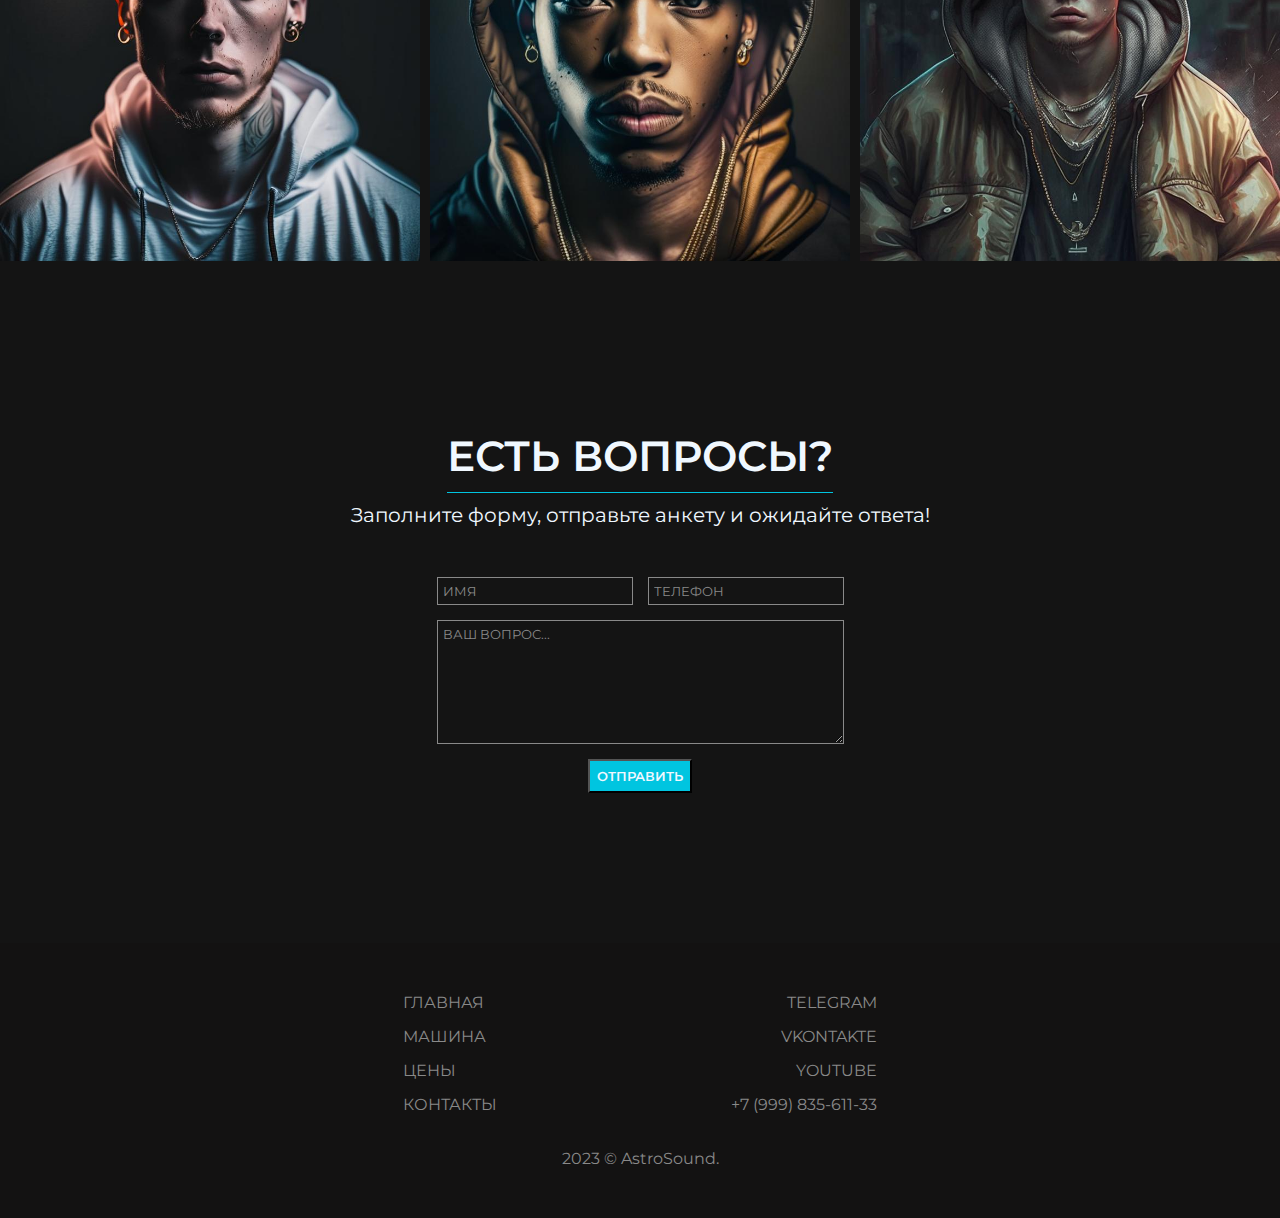
==== commit fce1c4b8: "+adaptive" ====
--- a/index.html
+++ b/index.html
@@ -24,7 +24,7 @@
 
                 <ul class="header-list">
                     <li class="header-unit active-a"><a href="">ГЛАВНАЯ</a></li>
-                    <li class="header-unit"><a href="">МАШИНА</a></li>
+                    <li class="header-unit"><a href="drum.html">МАШИНА</a></li>
                     <li class="header-unit"><a href="prices.html">ЦЕНЫ</a></li>
                     <li class="header-unit"><a href="contacts.html">КОНТАКТЫ</a></li>
                 </ul>
@@ -32,6 +32,26 @@
                 <ul class="header-list">
                     <li class="header-unit"><a href="">ВХОД</a>/<a href="">ПРОФИЛЬ</a></li>
                 </ul>
+
+            </div>
+
+            <div class="menu-burger">
+
+                <div class="burger-line first"></div>
+                <div class="burger-line second"></div>
+                <div class="burger-line third"></div>
+                <div class="burger-line fourth"></div>
+
+                <input type="checkbox" id="check-menu">
+                <label for="check-menu" id="label-menu">ASTROSOUND</label>
+
+                <nav class="nav-burger">
+                    <a href="#">ГЛАВНАЯ</a>
+                    <a href="drum.html">МАШИНА</a>
+                    <a href="prices.html">ЦЕНЫ</a>
+                    <a href="contacts.html">КОНТАКТЫ</a>
+                    <a href="#">ВХОД</a>
+                </nav>
 
             </div>
 
@@ -177,13 +197,13 @@
 
                     </div>
 
-                    <div class="work-example fotorama" 
+                    <div class="fotorama" 
                         data-loop="true"
                         data-keyboard="true">
 
-                        <img src="./img/rapper1.png" alt="rapper">
-                        <img src="./img/rapper2.png" alt="rapper">
-                        <img src="./img/rapper3.png" alt="rapper">
+                        <img class="rap" src="./img/rapper1.png" alt="rapper">
+                        <img class="rap" src="./img/rapper2.png" alt="rapper">
+                        <img class="rap" src="./img/rapper3.png" alt="rapper">
 
                     </div>
 
@@ -264,7 +284,7 @@
             <div class="main-container">
 
                 <h2 class="article-h service-h">ЕСТЬ ВОПРОСЫ?</h2>
-                <p class="article-p service-h">Заполните форму, отправьте анкету и ожидайте ответа!</p>
+                <p class="article-p service-p form-p">Заполните форму, отправьте анкету и ожидайте ответа!</p>
 
                 <form action="" class="text-form">
 
@@ -291,7 +311,7 @@
 
                 <div class="navbar">
                     <a href="#" class="footer-a">ГЛАВНАЯ</a>
-                    <a href="#" class="footer-a">МАШИНА</a>
+                    <a href="drum.html" class="footer-a">МАШИНА</a>
                     <a href="prices.html" class="footer-a">ЦЕНЫ</a>
                     <a href="contacts.html" class="footer-a">КОНТАКТЫ</a>
                 </div>
--- a/styles/style.css
+++ b/styles/style.css
@@ -7,6 +7,10 @@
     font-family: 'Montserrat', sans-serif;
     color: aliceblue;
     user-select: none;  
+}
+
+body {
+    background-color: rgb(20,20,20);
 }
 
 ::-webkit-input-placeholder {color:#898989;}
@@ -38,15 +42,7 @@
     width: 100%;
 }
 
-.header {
-    justify-content: center;
-    font-weight: 400;
-    position: fixed;
-    z-index: 100;
-    top: 0;
-    backdrop-filter: blur(10px);
-    font-size: 20px;
-}
+
 
 .main, .article, .footer {
     flex-direction: column;
@@ -55,10 +51,6 @@
 
 .main {
     background-color: rgb(20,20,20);
-}
-
-.article {
-    margin-bottom: 150px;
 }
 
 .container {
@@ -66,6 +58,10 @@
     flex-direction: row;
     justify-content: space-between;
     align-items: center;
+}
+
+.article {
+    margin-bottom: 150px;
 }
 
 .table-article {
@@ -138,6 +134,88 @@
     text-decoration: none;
 }
 
+.menu-burger {
+    width: 100%;
+    position: relative;
+    text-align: center;
+    height: 40px;
+}
+
+#check-menu {
+    display: none;
+}
+
+#label-menu {
+    display: block;
+    position: absolute;
+    top: 0;
+    left: 0;
+    width: 100%;
+    height: 100%;
+    z-index: 2;
+    line-height: 40px;
+}
+
+.burger-line {
+    background-color: aliceblue;
+    position: absolute;
+    top: 8px;
+    right: 10px;
+    width: 35px;
+    height: 2px;
+}
+
+.second, .third {
+    top: 18px;
+}
+
+.fourth {
+    top: 28px;
+}
+
+.nav-burger {
+    display: block;
+    position: absolute;
+    width: 100%;
+    bottom: 0;
+    left: 0;
+    transform: translateY(100%);
+    max-height: 0;
+    font-size: 0;
+    overflow: hidden;
+    transition: ease-in 0.3s;
+
+}
+
+.nav-burger a {
+    display: block;
+    width: 100%;
+    padding: 10px;
+    font-weight: 500;
+}
+
+#check-menu:checked ~ .nav-burger {
+    max-height: 500px;
+    font-size: 16px;
+    transition: ease-in 0.3s;
+}
+
+.menu-burger {
+    color: aliceblue;
+}
+
+.burger-line {
+    background-color: aliceblue;
+}
+
+.nav-burger {
+    background-color: rgb(20,20,20);
+}
+
+.nav-burger a {
+    border-top: 1px solid aliceblue;
+}
+
 .bcg-img {
     width: 100%;
 }
@@ -244,7 +322,7 @@
     margin-top: 35px;
 }
 
-.text-form {
+.text-form, .text_wrapper {
     display: flex;
     flex-direction: column;
     align-items: center;
@@ -252,7 +330,9 @@
     margin-top: 35px;
 }
 
+
 .submit-button {
+    align-self: center;
     background-color: #00C5E0;
     padding: 7px;
     margin-top: 15px;
@@ -451,4 +531,374 @@
 #hours {
     font-weight: 600;
     color: rgb(20,20,20);
+}
+
+.drum_wrapper {
+    display: flex;
+    flex-direction: column;
+    align-items: center;
+    align-self: center;
+    padding: 15px;
+    border: 1px solid #00C5E0;
+    box-shadow: 0 0 10px #00C5E0;
+}
+
+.modes {
+    display: flex;
+    flex-flow: row nowrap;
+}
+
+.mode {
+    height: 10px;
+    width: 30px;
+    margin: 15px;
+    border: 1px solid #00C5E0;
+}
+
+.board {
+    display: flex;
+    flex-direction: column;
+}
+
+.key_row {
+    display: flex;
+    flex-flow: row nowrap;
+    margin: 15px;
+}
+
+.key {
+    height: 100px;
+    width: 100px;
+    margin: 0 10px 0 10px;
+    border: 1px solid #00C5E0;
+}
+
+.drum-h, .drum-p {
+    color: #00C5E0;
+}
+
+.drum-info {
+    align-self: center;
+    text-align: center;
+    width: 60%;
+    margin-bottom: 25px;
+}
+
+@media (min-width: 900px) {
+
+    .menu-burger {
+        display: none;
+    }
+
+    .header {
+        justify-content: center;
+        font-weight: 400;
+        position: fixed;
+        z-index: 100;
+        top: 0;
+        backdrop-filter: blur(10px);
+        font-size: 20px;
+    }
+
+}
+
+@media (max-width: 1150px) and (min-width: 900px) {
+
+    .main-container {
+        width: 90%;
+    }
+
+    .header-list {
+        padding: 20px 0;
+    }
+
+    .header-unit {
+        font-size: 15px;
+    }
+
+    .article {
+        margin-bottom: 75px;
+    }
+
+    .start-work {
+        width: 100%;
+        margin-bottom: 35px;
+    }
+
+    .container {
+        display: flex;
+        flex-direction: column;
+        justify-content: space-between;
+        align-items: center;
+    }
+
+    .h2, .article-h {
+        font-size: 25px;
+    }
+
+    .article-p {
+        font-size: 20px;
+    }
+
+    .service-p, .reason-p {
+        font-size: 18px;
+    }
+
+    .service-h, .reason-h {
+        font-size: 22px;
+    }
+
+    .cell {
+        width: 200px;
+        height: 120px;
+        display: flex;
+        flex-direction: column;
+        justify-content: center;
+        align-items: center;
+        padding: 20px;
+        border: 1px solid #898989;
+        text-align: center;
+    }
+
+    .service_wrapper {
+        padding: 25px;
+    }
+
+    .fotorama {
+        margin-top: 25px;
+    }
+
+    .rap, .fotorama {
+        width: 450px;
+        height: 450px;
+    }
+
+    .footer-cont {
+        justify-content: space-around;
+    }
+
+    .start_article {
+        margin-top: 75px;
+    }
+
+    .table .table-cell:not(:first-child) {
+        text-align: center;
+        width: 33%;
+    }
+
+    .key_row {
+        margin: 10px;
+    }
+
+    .key {
+        height: 60px;
+        width: 60px;
+        margin: 0 5px 0 5px;
+        border: 1px solid #00C5E0;
+    }
+
+}
+
+@media (max-width: 899px) {
+
+    .header {
+        justify-content: center;
+        font-weight: 600;
+        position: fixed;
+        z-index: 100;
+        top: 0;
+        background-color: rgb(20,20,20);
+    }
+
+    .default-menu {
+        display: none;
+    }
+
+    .bcg-img {
+        width: 100%;
+    }
+
+    .main-container {
+        width: 100%;
+        padding: 0px 25px 0 25px;
+    }
+
+    .article {
+        margin-bottom: 75px;
+    }
+
+    .start-work {
+        width: 100%;
+        margin-bottom: 35px;
+        text-align: center;
+    }
+
+    .table-article {
+        margin: 0;
+        flex-flow: row wrap;
+        align-items: center;
+        justify-content: center;
+    }
+
+    .cell {
+        max-width: 200px;
+        height: 120px;
+        display: flex;
+        flex-direction: column;
+        justify-content: center;
+        align-items: center;
+        padding: 20px;
+        border: 1px solid #898989;
+        text-align: center;
+    }
+
+    .artist-cont {
+        flex-direction: column;
+        justify-content: space-between;
+        align-items: center;
+    }
+    
+    .artist {
+        width: 80%;
+    }
+
+    .artist:not(:last-child) {
+        margin-bottom: 25px;
+    }
+
+    .container {
+        display: flex;
+        flex-direction: column;
+        justify-content: space-between;
+        align-items: center;
+    }
+
+    .reason_wrapper {
+        margin: 0;
+        text-align: center;
+    }
+
+    .fotorama {
+        margin-top: 35px;
+    }
+
+    .rap, .fotorama {
+        width: 370px;
+        height: 370px;
+    }
+
+    .h2, .article-h {
+        font-size: 22px;
+    }
+
+    .article-p {
+        font-size: 20px;
+    }
+
+    .service-p, .reason-p {
+        font-size: 18px;
+    }
+
+    .service-h, .reason-h {
+        font-size: 22px;
+    }
+
+    .service-cont {
+        flex-direction: column;
+        align-items: center;
+    }
+
+    .footer {
+        padding: 30px 0 20px 0;
+    }
+
+    .footer-cont {
+        width: 100%;
+        justify-content: space-between;
+    }
+
+    .start_article {
+        margin-top: 75px;
+    }
+
+    .drum-info {
+        width: 100%;
+    }
+
+    .key_row {
+        width: 100%;
+        height: 100%;
+        justify-content: space-evenly;
+        margin: 5px 0 5px;
+    }
+
+    .key {
+        width: 20%;
+        height: 75px;
+        margin: 0 5px 0 5px;
+        border: 1px solid #00C5E0;
+    }
+
+    .board {
+        width: 100%;
+        height: 100%;
+        align-self: center;
+    }
+
+    .drum_wrapper {
+        width: 100%;
+        height: 500px;
+        padding: 15px;
+        align-items: center;
+    }
+
+    .form-p {
+        text-align: center;
+    }
+
+    .table .table-cell:not(:first-child) {
+        text-align: center;
+        width: 40%;
+    }
+
+    .table-cell:not(:last-child) {
+        padding: 5px;
+        border-right: 1px solid #898989;
+    }
+
+    .table {
+        align-self: center;
+        font-size: 10px;
+    }
+    
+    .form_wrapper {
+        padding: 0 5px 0 5px;
+    }
+
+    .checkbox_wrapper, .radio_wrapper {
+        font-size: 20px;
+    }
+
+    .info_wrapper {
+        flex-direction: column;
+    }
+
+    .map {
+        width: 320px;
+        height: 350px;
+    }
+
+    .contact-info {
+        margin-top: 25px;
+        align-self: self-start;
+    }
+    
+    .info-h {
+        width: 100%;
+    }
+
+    .info-h .article-p {
+        width: 300px;
+    }
+
 }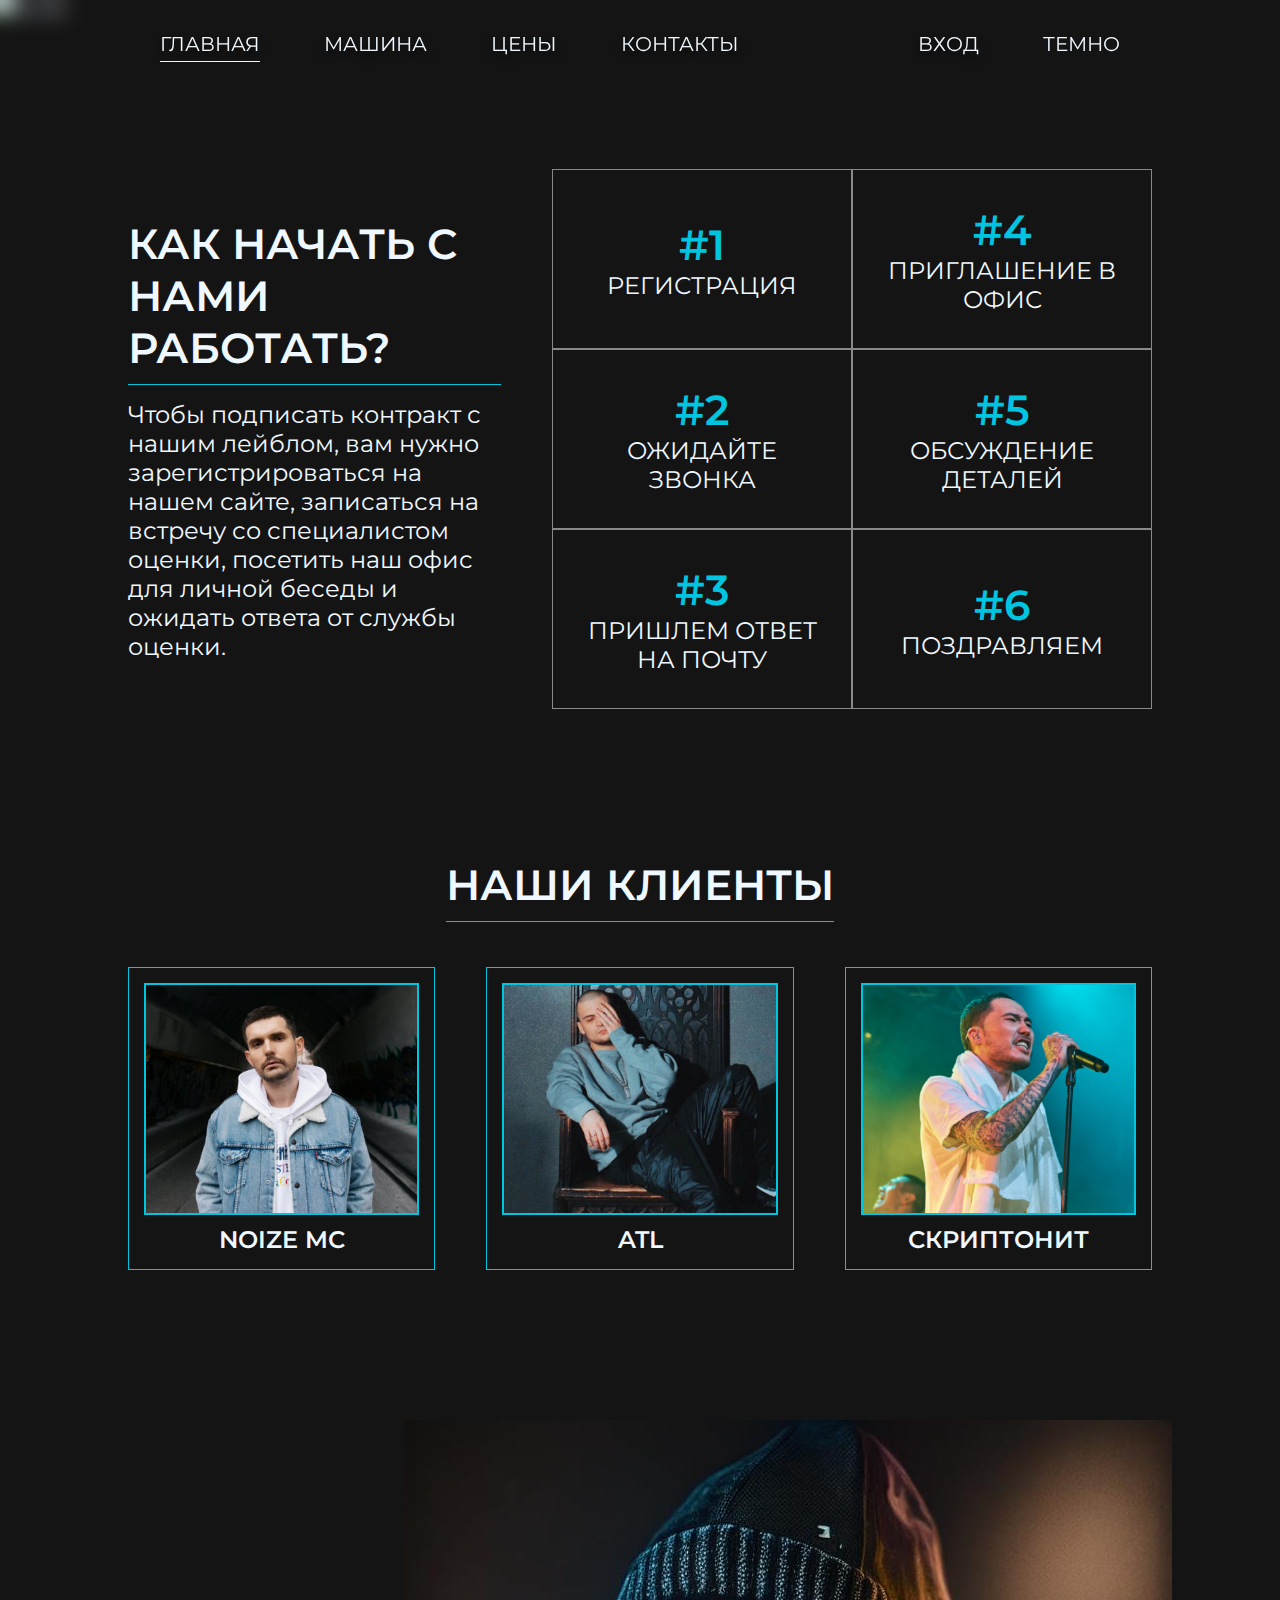
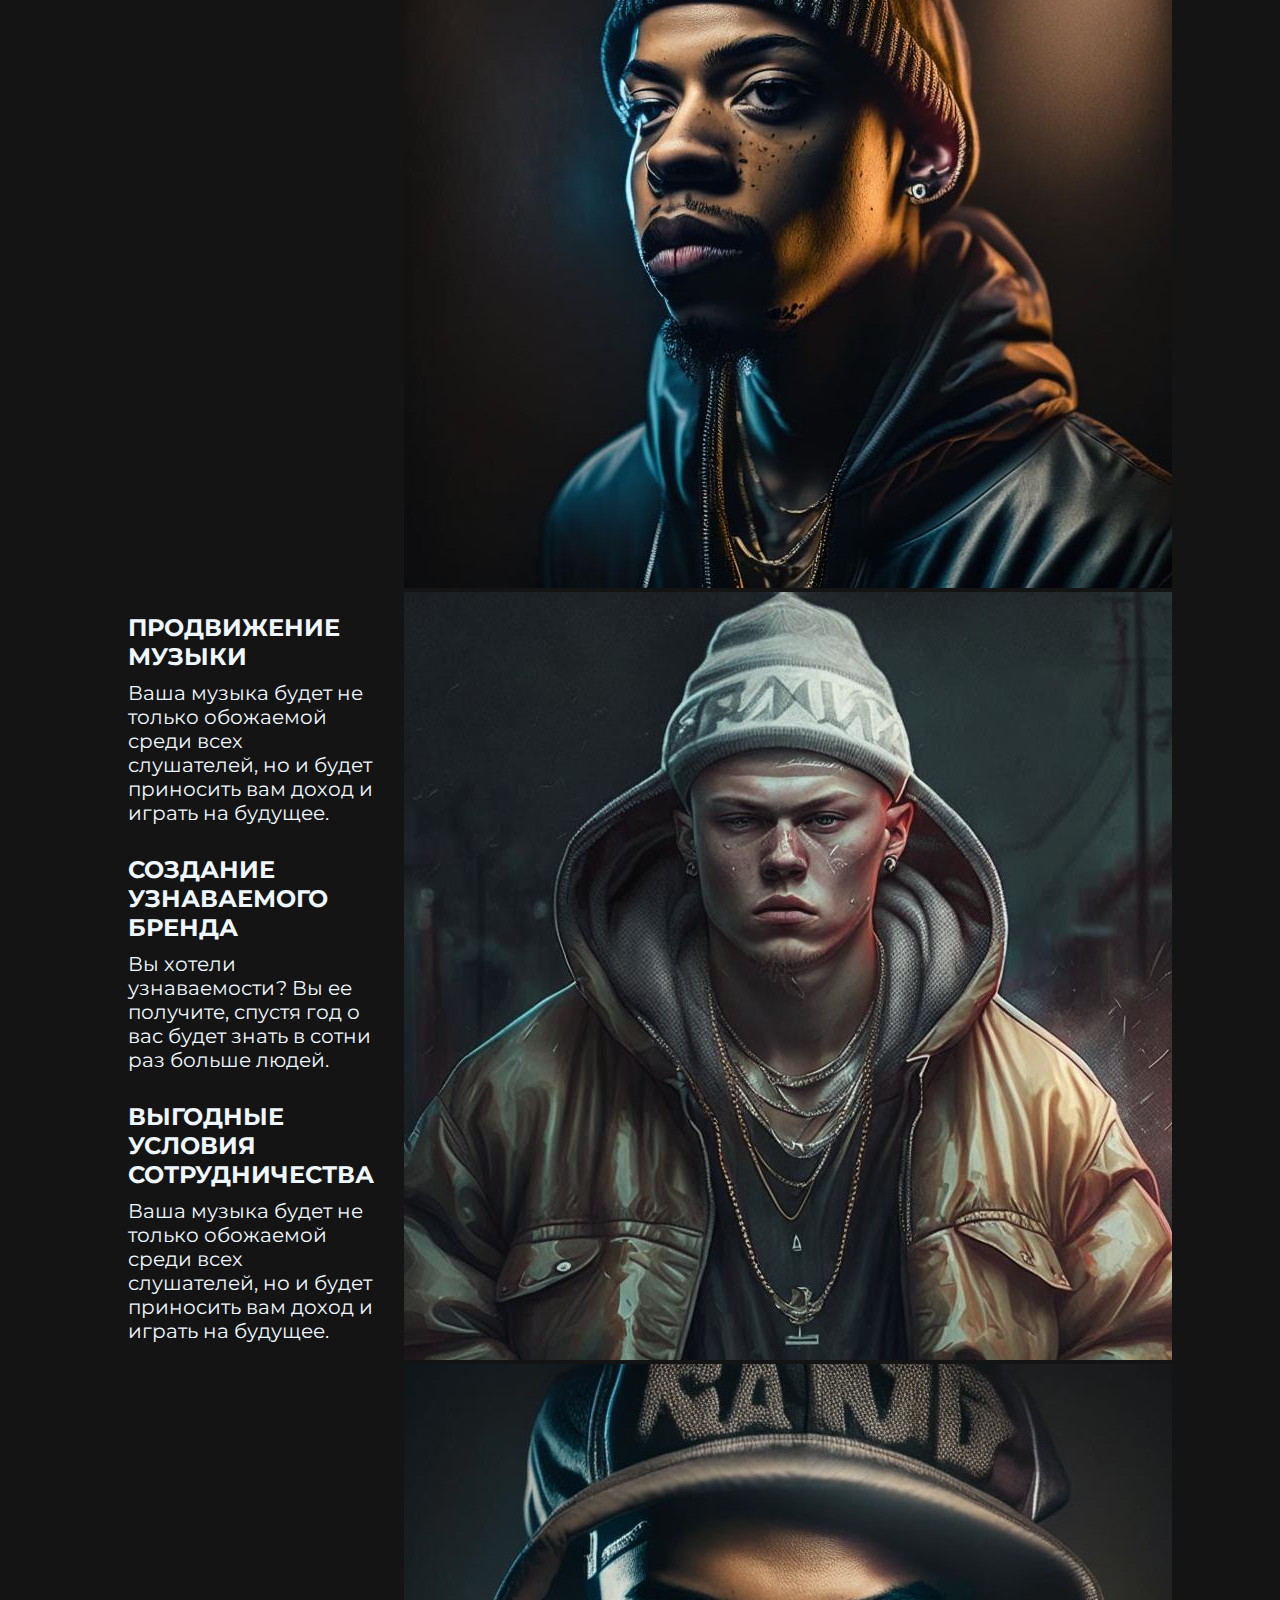
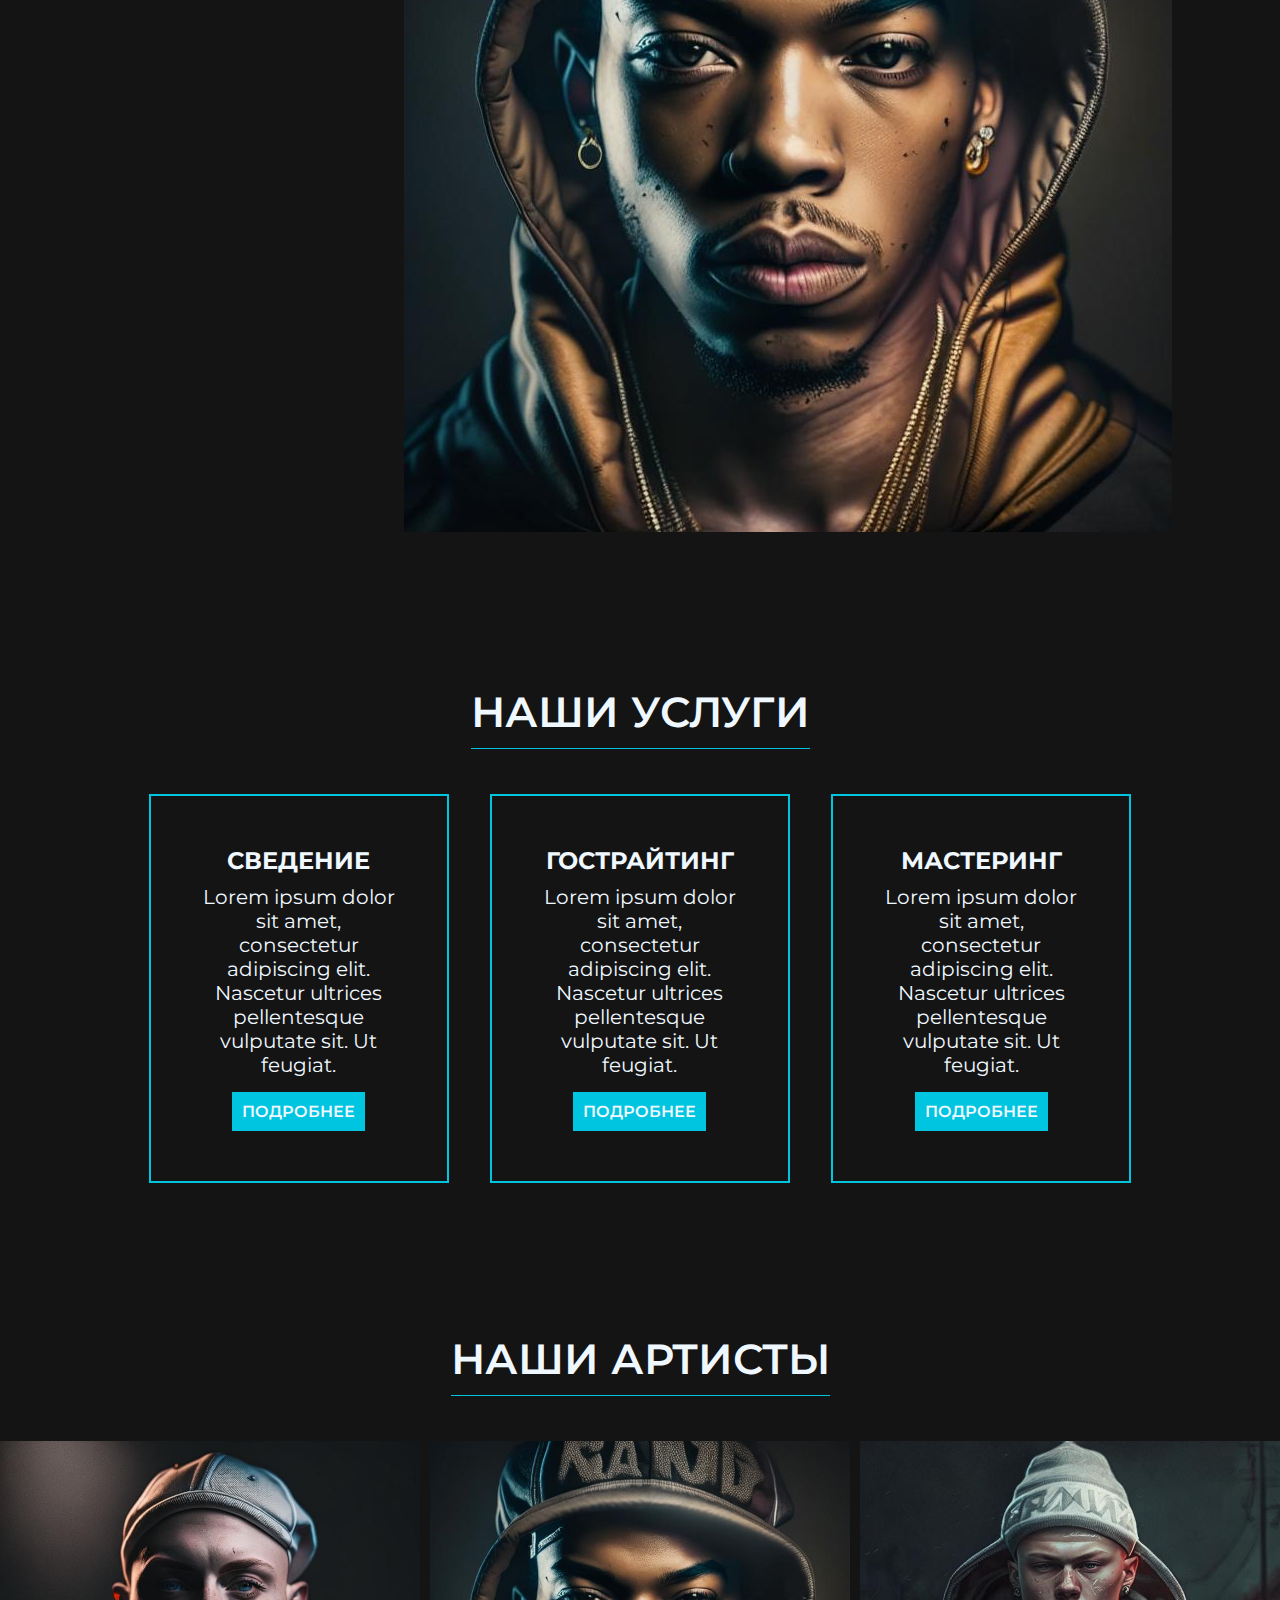
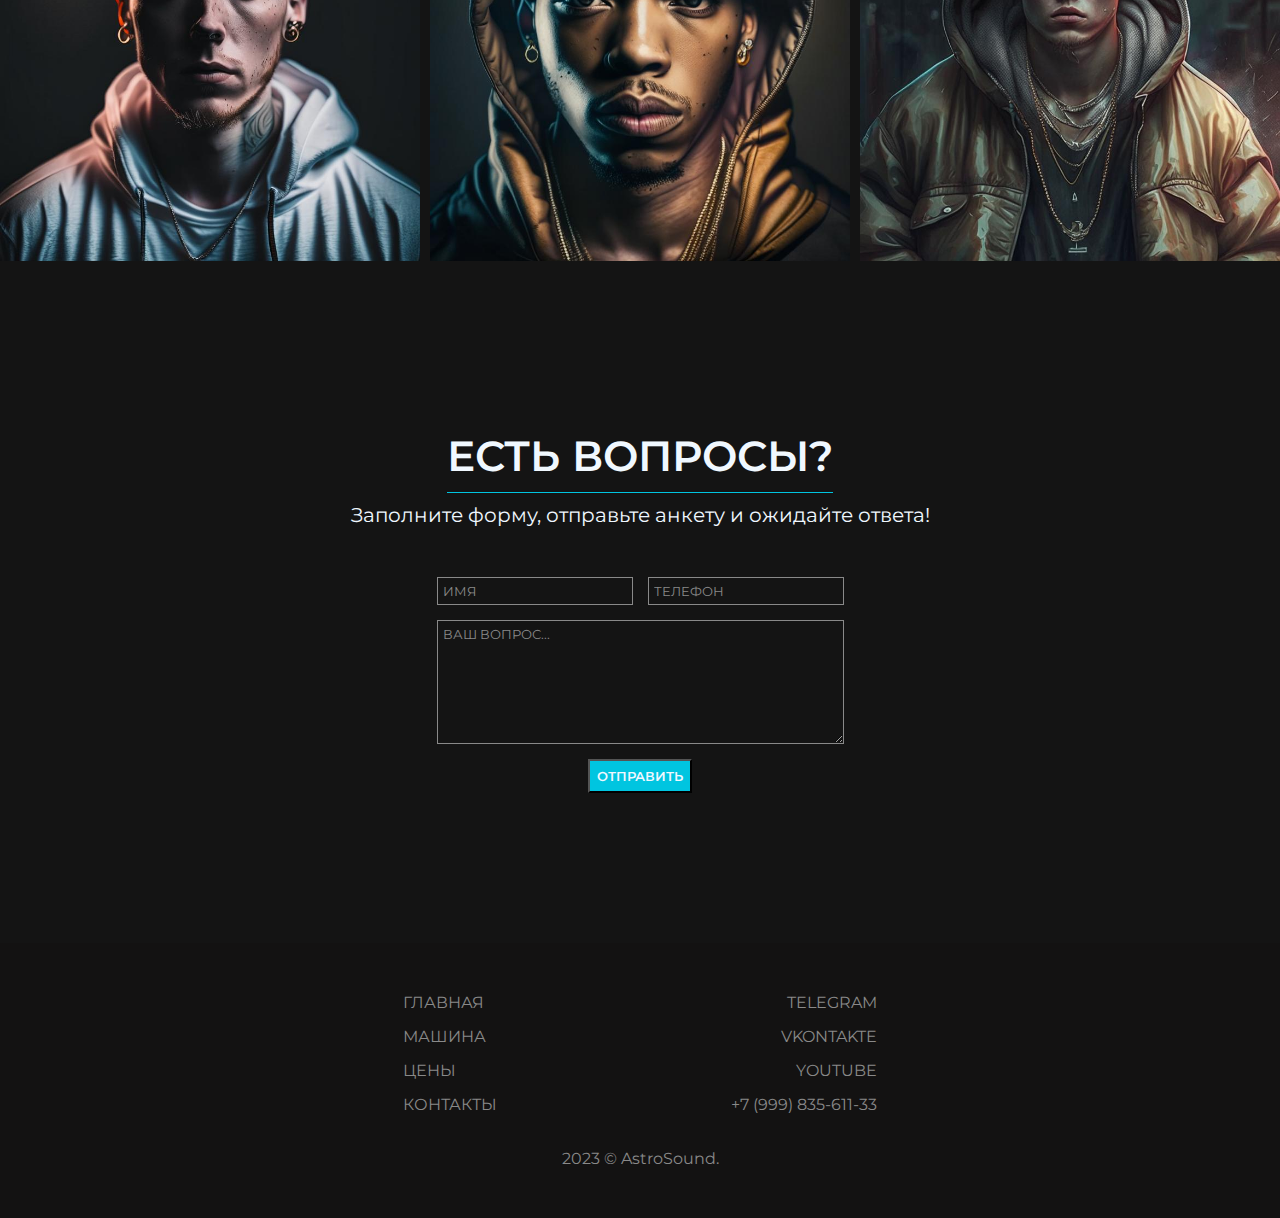
==== commit a7728243: "dark/light theme" ====
--- a/index.html
+++ b/index.html
@@ -5,12 +5,14 @@
     <meta http-equiv="X-UA-Compatible" content="IE=edge">
     <meta name="viewport" content="width=device-width, initial-scale=1.0">
     <link rel="stylesheet" href="./styles/style.css">
+    <link rel="stylesheet" data-theme="dark" href="./styles/dark-theme.css">
     <link rel="stylesheet" href="./styles/owl.carousel.min.css">
     <link rel="stylesheet" href="./styles/owl.theme.default.min.css">
     <link href="https://cdnjs.cloudflare.com/ajax/libs/fotorama/4.6.4/fotorama.css" rel="stylesheet">
     <script defer src="https://ajax.googleapis.com/ajax/libs/jquery/1.11.1/jquery.min.js"></script>
     <script defer src="https://cdnjs.cloudflare.com/ajax/libs/fotorama/4.6.4/fotorama.js"></script>
     <script defer src="./scripts/owl.carousel.min.js"></script>
+    <script defer src="./scripts/owl.js"></script>
     <script defer src="./scripts/script.js"></script>
 
     <title>AstroSound</title>
@@ -30,7 +32,8 @@
                 </ul>
 
                 <ul class="header-list">
-                    <li class="header-unit"><a href="">ВХОД</a>/<a href="">ПРОФИЛЬ</a></li>
+                    <li class="header-unit"><a href="">ВХОД</a></li>
+                    <li class="header-unit pc-theme">ТЕМНО</li>
                 </ul>
 
             </div>
@@ -51,6 +54,7 @@
                     <a href="prices.html">ЦЕНЫ</a>
                     <a href="contacts.html">КОНТАКТЫ</a>
                     <a href="#">ВХОД</a>
+                    <a href="#" class="mob-theme">ТЕМНО</a>
                 </nav>
 
             </div>
--- a/styles/style.css
+++ b/styles/style.css
@@ -5,34 +5,8 @@
     margin: 0;
     box-sizing: border-box;
     font-family: 'Montserrat', sans-serif;
-    color: aliceblue;
     user-select: none;  
 }
-
-body {
-    background-color: rgb(20,20,20);
-}
-
-::-webkit-input-placeholder {color:#898989;}
-::-moz-placeholder          {color:#898989;}/* Firefox 19+ */
-:-moz-placeholder           {color:#898989;}/* Firefox 18- */
-:-ms-input-placeholder      {color:#898989;}
-input[placeholder] {
-    color: aliceblue;
-    text-overflow:ellipsis;
-}
-input::-moz-placeholder {
-    color: aliceblue;
-    text-overflow:ellipsis;
-} 
-input:-moz-placeholder {
-    color: aliceblue;
-    text-overflow:ellipsis;
-} 
-input:-ms-input-placeholder {
-    color: aliceblue;
-    text-overflow:ellipsis;
-}  
 
 .header, .main, .footer, .main-container, .article {
     display: flex;
@@ -42,15 +16,9 @@
     width: 100%;
 }
 
-
-
 .main, .article, .footer {
     flex-direction: column;
     align-items: center;
-}
-
-.main {
-    background-color: rgb(20,20,20);
 }
 
 .container {
@@ -93,7 +61,6 @@
     justify-content: center;
     align-items: center;
     padding: 20px;
-    border: 1px solid #898989;
     text-align: center;
 }
 
@@ -104,7 +71,6 @@
 .artist-p {
     margin-top: 10px;
     font-weight: 600;
-    color: aliceblue;
 }
 
 .default-menu {
@@ -124,10 +90,6 @@
 .header-unit {
     margin-left: 32px;
     margin-right: 32px;
-}
-
-.header-unit a {
-    text-shadow: 0 5px 7px rgba(0, 0, 0, 0.6);
 }
 
 .header-list a, .nav-burger a, .service-a, .footer-a, a{
@@ -157,7 +119,6 @@
 }
 
 .burger-line {
-    background-color: aliceblue;
     position: absolute;
     top: 8px;
     right: 10px;
@@ -200,22 +161,6 @@
     transition: ease-in 0.3s;
 }
 
-.menu-burger {
-    color: aliceblue;
-}
-
-.burger-line {
-    background-color: aliceblue;
-}
-
-.nav-burger {
-    background-color: rgb(20,20,20);
-}
-
-.nav-burger a {
-    border-top: 1px solid aliceblue;
-}
-
 .bcg-img {
     width: 100%;
 }
@@ -351,8 +296,6 @@
 
 .input-name, .input-tel, .input-area {
     padding: 5px;
-    background-color:  rgb(20,20,20);
-    border: 1px solid #898989;
 }
 
 .input-name:hover, .input-tel:hover, .input-area:hover{
@@ -374,7 +317,6 @@
 }
 
 .footer {
-    background-color: rgb(19, 18, 18);
     padding: 50px;
 }
 
@@ -393,16 +335,11 @@
     text-align: right;
 }
 
-.footer-a {
-    color: #898989;
-}
-
 .footer-a:not(:last-child) {
     margin-bottom: 15px;
 }
 
 .footer-p {
-    color: #898989;
     margin-top: 35px;
     text-align: center;
 }
@@ -451,20 +388,13 @@
 }
 
 .active-a {
-    border-bottom: 1px solid aliceblue;
     padding-bottom: 5px;
 }
 
 /* .table {
     border: 1px solid #898989;
 } */
-thead .table-stroke .table-cell {
-    border-bottom: 1px solid #898989;
-}
-
-.table-stroke:not(:last-child) .table-cell {
-    border-bottom: 1px solid #898989;
-}
+
 .table-stroke:hover .table-cell {
     background: #00C5E0;
     transition: 0.3s ease-in;
@@ -476,7 +406,6 @@
 
 .table-cell:not(:last-child) {
     padding: 25px;
-    border-right: 1px solid #898989;
 }
 
 .table .table-cell:not(:first-child) {
@@ -485,16 +414,11 @@
 }
 
 .price-line {
-    padding-bottom: 3px;
     border-bottom: 1px solid aliceblue;
 }
 
 .color-text {
     color: #00C5E0;
-}
-
-.table-stroke:hover .color-text {
-    color: aliceblue;
 }
 
 .table {
@@ -526,11 +450,6 @@
 
 .radio_wrapper p {
     margin-bottom: 5px;
-}
-
-#hours {
-    font-weight: 600;
-    color: rgb(20,20,20);
 }
 
 .drum_wrapper {
@@ -656,7 +575,6 @@
         justify-content: center;
         align-items: center;
         padding: 20px;
-        border: 1px solid #898989;
         text-align: center;
     }
 
@@ -707,7 +625,6 @@
         position: fixed;
         z-index: 100;
         top: 0;
-        background-color: rgb(20,20,20);
     }
 
     .default-menu {
@@ -748,7 +665,6 @@
         justify-content: center;
         align-items: center;
         padding: 20px;
-        border: 1px solid #898989;
         text-align: center;
     }
 
@@ -863,7 +779,6 @@
 
     .table-cell:not(:last-child) {
         padding: 5px;
-        border-right: 1px solid #898989;
     }
 
     .table {
--- a/styles/dark-theme.css
+++ b/styles/dark-theme.css
@@ -0,0 +1,100 @@
+* {
+    color: aliceblue;
+}
+body {
+    background-color: rgb(20, 20, 20);
+}
+
+::-webkit-input-placeholder {color:#898989;}
+::-moz-placeholder          {color:#898989;}/* Firefox 19+ */
+:-moz-placeholder           {color:#898989;}/* Firefox 18- */
+:-ms-input-placeholder      {color:#898989;}
+input[placeholder] {
+    color: aliceblue;
+    text-overflow:ellipsis;
+}
+input::-moz-placeholder {
+    color: aliceblue;
+    text-overflow:ellipsis;
+} 
+input:-moz-placeholder {
+    color: aliceblue;
+    text-overflow:ellipsis;
+} 
+input:-ms-input-placeholder {
+    color: aliceblue;
+    text-overflow:ellipsis;
+}  
+.header-unit a {
+    text-shadow: 0 5px 7px rgba(0, 0, 0, 0.6);
+}
+.cell {
+    border: 1px solid #898989;
+}
+.artist-p {
+    margin-top: 10px;
+    font-weight: 600;
+    color: aliceblue;
+}
+.burger-line {
+    background-color: aliceblue;
+}
+.menu-burger {
+    color: aliceblue;
+}
+.burger-line {
+    background-color: aliceblue;
+}
+
+.nav-burger {
+    background-color: rgb(20,20,20);
+}
+
+.nav-burger a {
+    border-top: 1px solid aliceblue;
+}
+.input-name, .input-tel, .input-area {
+    background-color:  rgb(20,20,20);
+    border: 1px solid #898989;
+}
+.footer {
+    background-color: rgb(19, 18, 18);
+}
+.footer-a {
+    color: #898989;
+}
+.footer-p {
+    color: #898989;
+}
+.active-a {
+    border-bottom: 1px solid aliceblue;
+}
+thead .table-stroke .table-cell {
+    border-bottom: 1px solid #898989;
+}
+
+.table-stroke:not(:last-child) .table-cell {
+    border-bottom: 1px solid #898989;
+}
+
+.table-cell:not(:last-child) {
+    border-right: 1px solid #898989;
+}
+.price-line {
+    border-bottom: 1px solid aliceblue;
+}
+.table-stroke:hover .color-text {
+    color: aliceblue;
+}
+#hours {
+    font-weight: 600;
+    color: rgb(20,20,20);
+}
+
+@media (max-width: 899px) {
+
+    .header {
+        background-color: rgb(20,20,20);
+    }
+
+}